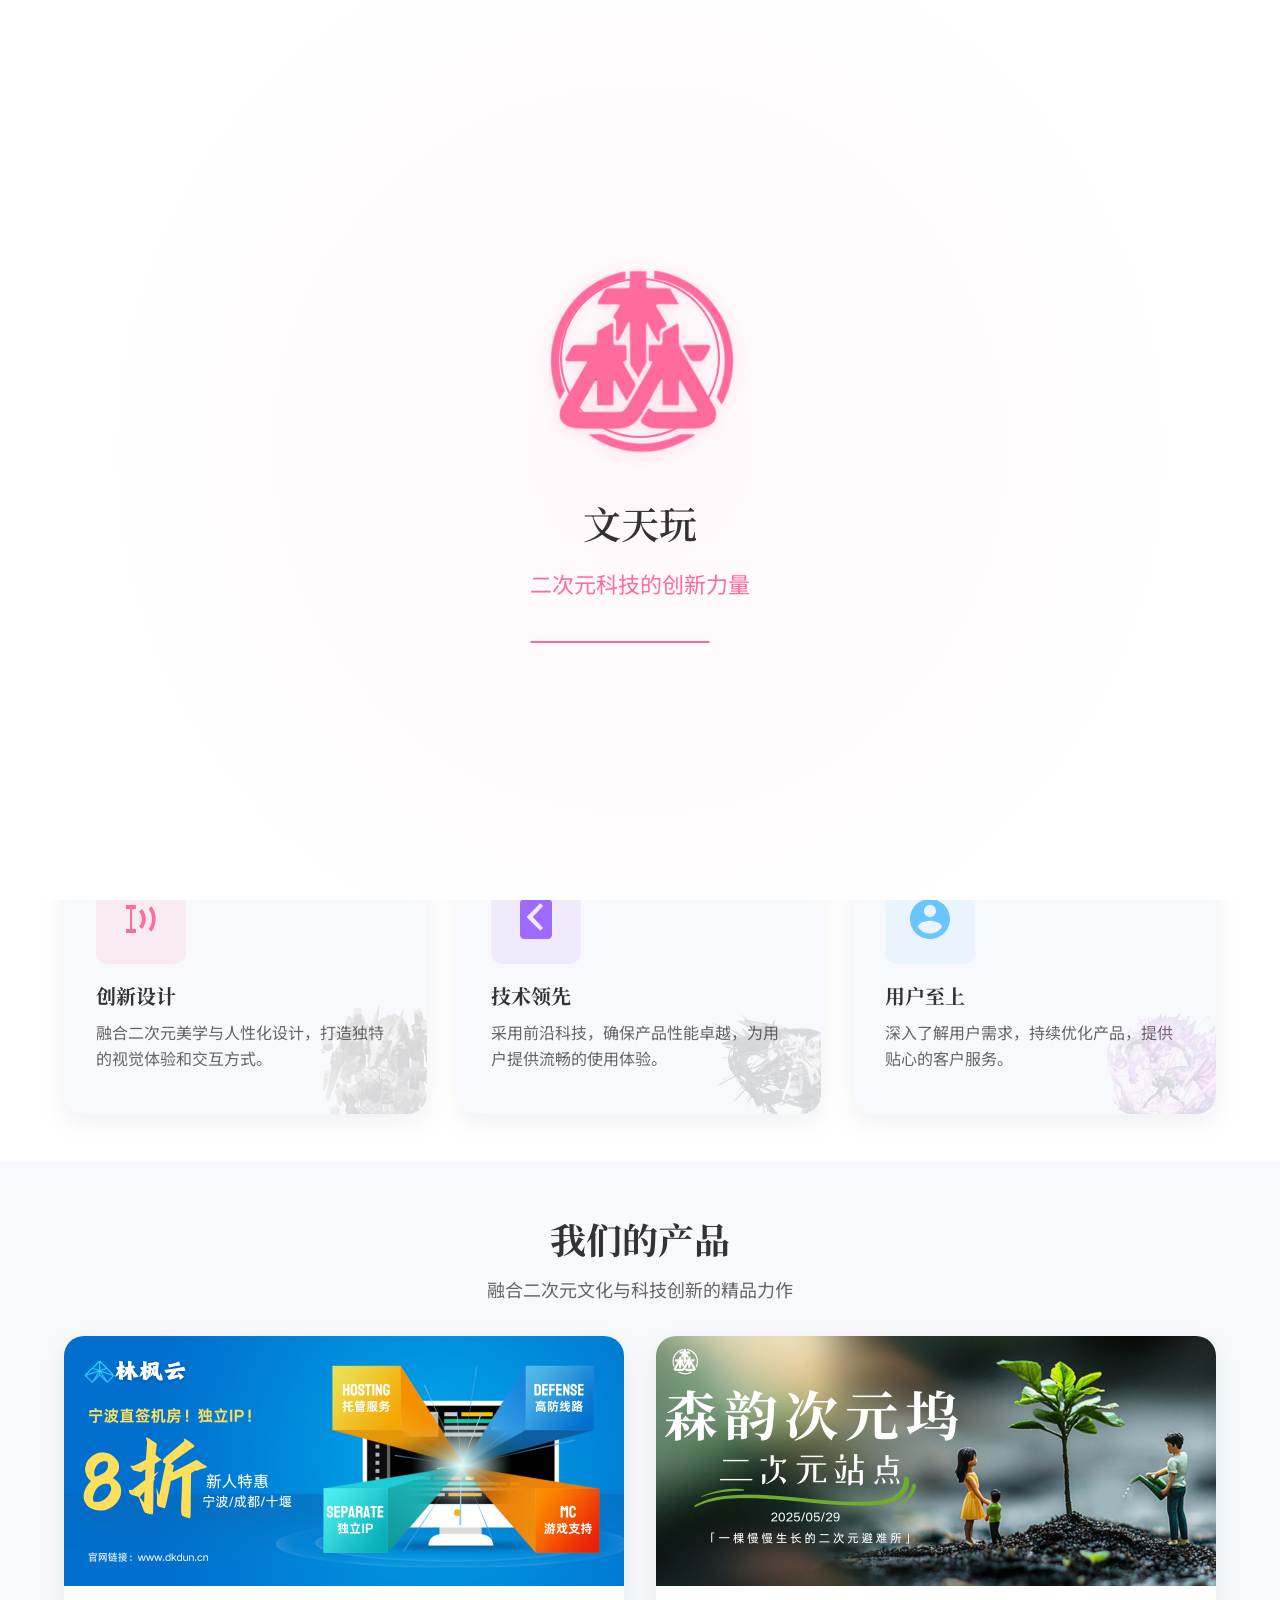
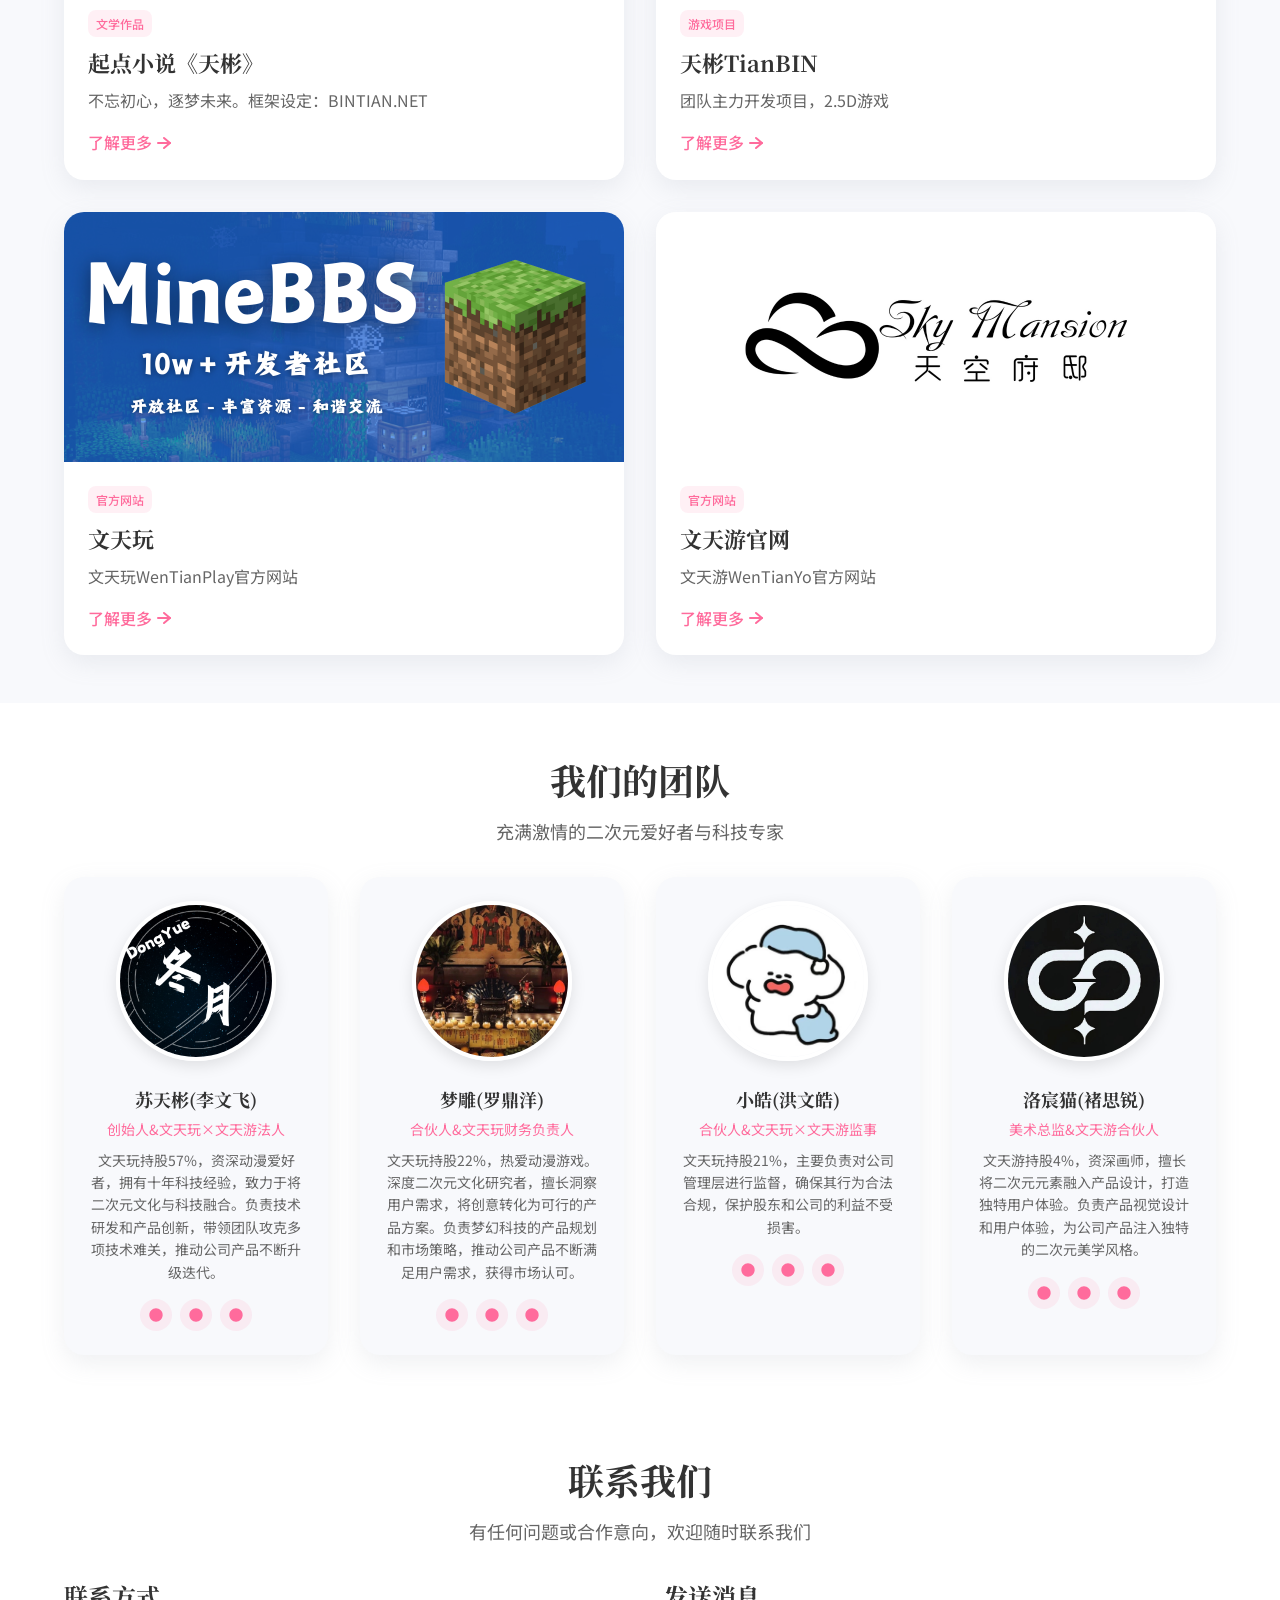
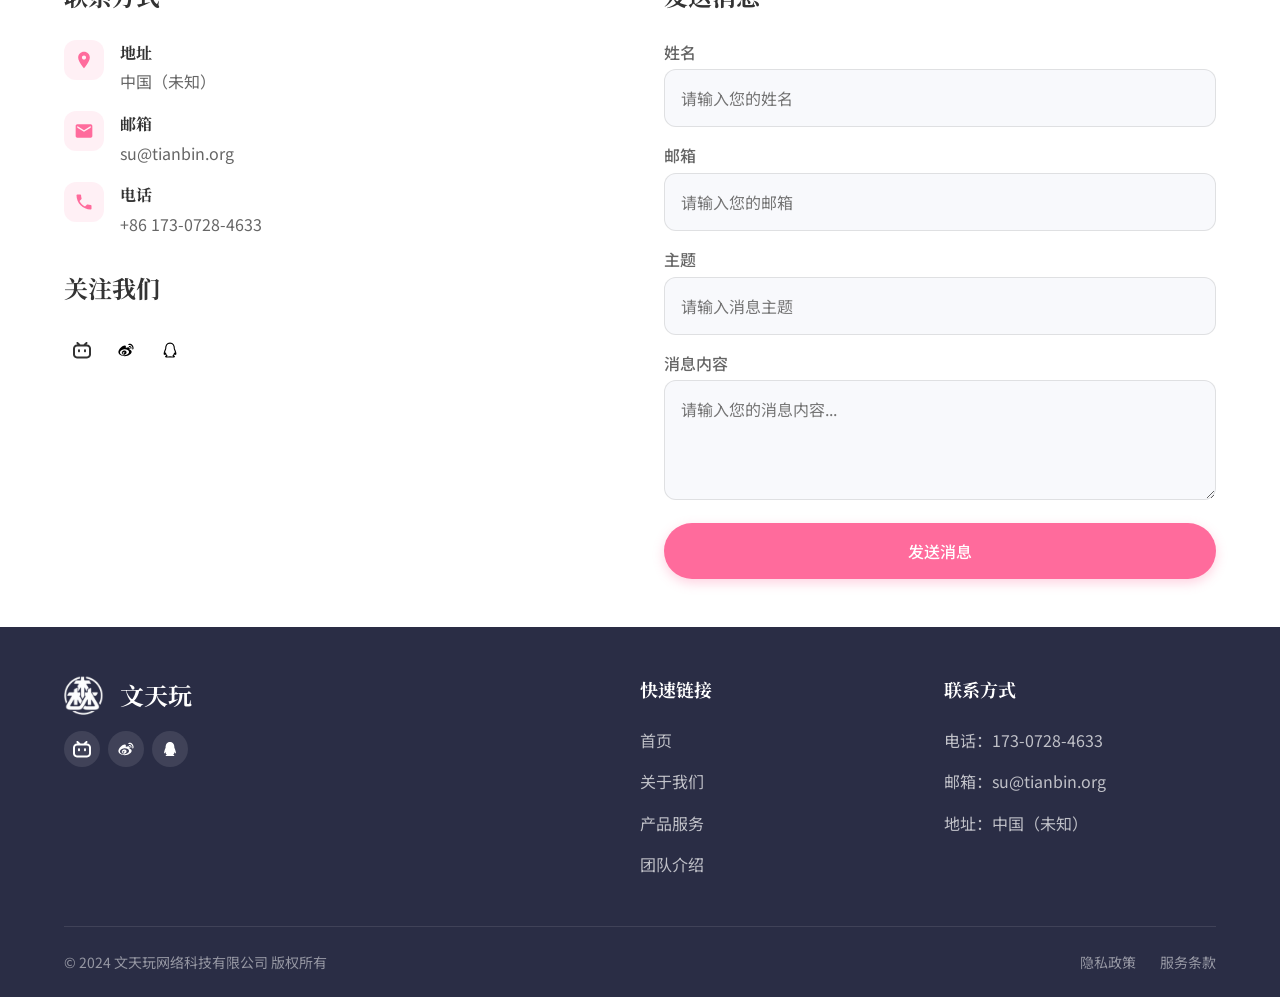
==== index.html @ cae3c47d "Update index.html" ====
<!DOCTYPE html>
<html lang="zh-CN">

<head>
    <meta charset="UTF-8">
    <meta name="viewport" content="width=device-width, initial-scale=1.0">
    <title>文天玩 - 二次元科技创新企业</title>
<meta name="description" content="我们是「天彬TianBIN」的制作团队!文天玩WenTianPlay创始人：发起创始人“苏天彬(本名:李文飞,2008年2月29日,湖北天门人)以及联合创始人梦雕(本名:罗鼎洋,2006年3月31日,湖北荆州人)和小皓(本名:洪文皓,2008年2月9日,湖北武汉人)。【重要通知】关于我们的官方域名-文章链接：https://mp.weixin.qq.com/s/GHPbKc7oHf6NkxRplnsqzg" />
    <link rel="icon" href="img/logo.png" type="image/png">
    <link rel="apple-touch-icon" href="img/logo.png">
    <link href="https://fonts.googleapis.com/css2?family=Noto+Sans+SC:wght@400;500;700&family=Noto+Serif+SC:wght@400;600;700&display=swap" rel="stylesheet">
    <link rel="stylesheet" href="assets/css/style.css">
    <link rel="stylesheet" href="assets/css/components.css">
    <link rel="stylesheet" href="assets/css/splash.css">
    <style>
        .toast {
            position: fixed;
            top: 80px;
            left: 50%;
            transform: translateX(-50%);
            background-color: #333;
            color: #fff;
            padding: 10px 20px;
            border-radius: 5px;
            box-shadow: 0 2px 10px rgba(0, 0, 0, 0.5);
            z-index: 1000;
            transition: opacity 0.5s ease, transform 0.5s ease;
        }

        .toast.success {
            background-color: #40bf79;
            /* 淡绿色 */
        }

        .toast.error {
            background-color: #F44336;
        }
    </style>
</head>

<body>
    <!-- Toast 提示 -->
    <div id="toast" class="toast" style="display: none;">消息已发送！</div>
    <!-- 开屏动画 -->
    <div class="splash-screen">
        <div class="splash-content">
            <div class="splash-logo-container">
                <img src="img/logokai.png" alt="文天玩" class="splash-logo">
            </div>
            <div class="splash-text">文天玩</div>
            <div class="splash-tagline">二次元科技的创新力量</div>
            <div class="splash-loader">
                <div class="splash-loader-progress"></div>
            </div>
        </div>
    </div>

    <!-- 导航栏 -->
    <nav class="navbar">
        <div class="container navbar-container">
            <a href="index.html" class="logo">
        <img src="img/logo.png" alt="文天玩">
        <span class="logo-text">文天玩</span>
      </a>

            <div class="nav-menu">
                <div class="nav-links">
                    <a href="index.html" class="nav-link active">首页</a>
                    <a href="about.html" class="nav-link">关于我们</a>
                    <a href="products.html" class="nav-link">产品服务</a>
                    <a href="team.html" class="nav-link">团队介绍</a>
                </div>
                <a href="join.html" class="nav-button">加入我们</a>
            </div>

            <button class="mobile-nav-toggle">
        <svg viewBox="0 0 24 24" width="24" height="24">
          <path fill="currentColor" d="M3 18h18v-2H3v2zm0-5h18v-2H3v2zm0-7v2h18V6H3z"/>
        </svg>
      </button>
        </div>
    </nav>

    <!-- 英雄区 -->
    <section class="hero">
        <div class="decoration decoration-1"></div>
        <div class="decoration decoration-2"></div>

        <div class="container hero-container">
            <div class="hero-content">
                <h1 class="hero-title">用<span>二次元</span>的力量<br>驱动科技创新</h1>
                <p class="hero-description">我们是「天彬TianBIN」的制作团队!</p>
                <div class="hero-buttons">
                    <a href="products.html" class="button-primary">探索产品</a>
                    <a href="about.html" class="button-secondary">了解更多</a>
                </div>
            </div>

            <div class="hero-image floating">
                <img src="img/mei.png" alt="二次元科技女孩">
            </div>
        </div>
    </section>

    <!-- 特性区域 -->
    <section class="features">
        <div class="container">
            <div class="section-title">
                <h2>我们的优势</h2>
                <p>将二次元文化与科技创新相结合，打造独特的产品体验</p>
            </div>

            <div class="features-grid">
                <div class="feature-card">
                    <div class="feature-icon">
                        <svg viewBox="0 0 24 24" fill="currentColor" xmlns="http://www.w3.org/2000/svg">
              <path d="M17.5 12C17.5 10.12 16.88 8.41 15.85 7.03L17.2 5.68C18.53 7.36 19.32 9.57 19.32 12C19.32 14.43 18.53 16.64 17.2 18.32L15.85 16.97C16.88 15.59 17.5 13.88 17.5 12ZM12.46 12C12.46 10.59 11.91 9.3 11 8.39L12.4 7C13.6 8.2 14.4 10 14.4 12C14.4 14 13.6 15.8 12.4 17L11 15.61C11.91 14.7 12.46 13.41 12.46 12ZM4.5 5H9.46V7H7.5V17H9.5V19H4.5V17H6.5V7H4.5V5Z"/>
            </svg>
                    </div>
                    <h3 class="feature-title">创新设计</h3>
                    <p class="feature-description">融合二次元美学与人性化设计，打造独特的视觉体验和交互方式。</p>
                    <img src="img/zs1.png" alt="装饰" class="feature-decoration">
                </div>

                <div class="feature-card">
                    <div class="feature-icon">
                        <svg viewBox="0 0 24 24" fill="currentColor" xmlns="http://www.w3.org/2000/svg">
              <path d="M15.54 5.54L14.12 4.12L7.29 11L14.12 17.88L15.54 16.46L10.41 11L15.54 5.54ZM18 2C19.1 2 20 2.9 20 4V20C20 21.1 19.1 22 18 22H6C4.9 22 4 21.1 4 20V4C4 2.9 4.9 2 6 2H18Z"/>
            </svg>
                    </div>
                    <h3 class="feature-title">技术领先</h3>
                    <p class="feature-description">采用前沿科技，确保产品性能卓越，为用户提供流畅的使用体验。</p>
                    <img src="img/zs2.png" alt="装饰" class="feature-decoration">
                </div>

                <div class="feature-card">
                    <div class="feature-icon">
                        <svg viewBox="0 0 24 24" fill="currentColor" xmlns="http://www.w3.org/2000/svg">
              <path d="M12 2C6.48 2 2 6.48 2 12C2 17.52 6.48 22 12 22C17.52 22 22 17.52 22 12C22 6.48 17.52 2 12 2ZM12 5C13.66 5 15 6.34 15 8C15 9.66 13.66 11 12 11C10.34 11 9 9.66 9 8C9 6.34 10.34 5 12 5ZM12 19.2C9.5 19.2 7.29 17.92 6 15.98C6.03 13.99 10 12.9 12 12.9C13.99 12.9 17.97 13.99 18 15.98C16.71 17.92 14.5 19.2 12 19.2Z"/>
            </svg>
                    </div>
                    <h3 class="feature-title">用户至上</h3>
                    <p class="feature-description">深入了解用户需求，持续优化产品，提供贴心的客户服务。</p>
                    <img src="img/zs3.png" alt="装饰" class="feature-decoration">
                </div>
            </div>
        </div>
    </section>

    <!-- 产品展示 -->
    <section class="products">
        <div class="container">
            <div class="section-title">
                <h2>我们的产品</h2>
                <p>融合二次元文化与科技创新的精品力作</p>
            </div>

            <div class="products-grid">
                <div class="product-card">
                    <div class="product-image">
                        <img src="img/linfeng.png" alt="《天彬》小说">
                    </div>
                    <div class="product-content">
                        <span class="product-tag">文学作品</span>
                        <h3 class="product-title">起点小说《天彬》</h3>
                        <p class="product-description">不忘初心，逐梦未来。框架设定：BINTIAN.NET</p>
                        <a href="https://www.qidian.com/book/1041003789/" target="_blank" class="product-link">
              了解更多
              <svg width="16" height="16" viewBox="0 0 16 16" fill="none">
                <path d="M8 3L14 8L8 13" stroke="currentColor" stroke-width="2" stroke-linecap="round" stroke-linejoin="round"/>
                <path d="M14 8H2" stroke="currentColor" stroke-width="2" stroke-linecap="round" stroke-linejoin="round"/>
              </svg>
            </a>
                    </div>
                </div>

                <div class="product-card">
                    <div class="product-image">
                        <img src="img/senyun.png" alt="《天彬TianBIN》游戏">
                    </div>
                    <div class="product-content">
                        <span class="product-tag">游戏项目</span>
                        <h3 class="product-title">天彬TianBIN</h3>
                        <p class="product-description">团队主力开发项目，2.5D游戏</p>
                        <a href="https://www.tianbin.net" target="_blank" class="product-link">
              了解更多
              <svg width="16" height="16" viewBox="0 0 16 16" fill="none">
                <path d="M8 3L14 8L8 13" stroke="currentColor" stroke-width="2" stroke-linecap="round" stroke-linejoin="round"/>
                <path d="M14 8H2" stroke="currentColor" stroke-width="2" stroke-linecap="round" stroke-linejoin="round"/>
              </svg>
            </a>
                    </div>
                </div>

                <div class="product-card">
                    <div class="product-image">
                        <img src="img/minebbs.png" alt="文天玩官网">
                    </div>
                    <div class="product-content">
                        <span class="product-tag">官方网站</span>
                        <h3 class="product-title">文天玩</h3>
                        <p class="product-description">文天玩WenTianPlay官方网站</p>
                        <a href="https://www.wentianplay.com" target="_blank" class="product-link">
              了解更多
              <svg width="16" height="16" viewBox="0 0 16 16" fill="none">
                <path d="M8 3L14 8L8 13" stroke="currentColor" stroke-width="2" stroke-linecap="round" stroke-linejoin="round"/>
                <path d="M14 8H2" stroke="currentColor" stroke-width="2" stroke-linecap="round" stroke-linejoin="round"/>
              </svg>
            </a>
                    </div>
                </div>

                <div class="product-card">
                    <div class="product-image">
                        <img src="img/tiank.png" alt="文天游官网">
                    </div>
                    <div class="product-content">
                        <span class="product-tag">官方网站</span>
                        <h3 class="product-title">文天游官网</h3>
                        <p class="product-description">文天游WenTianYo官方网站</p>
                        <a href="https://www.wentianyo.com" target="_blank" class="product-link">
              了解更多
              <svg width="16" height="16" viewBox="0 0 16 16" fill="none">
                <path d="M8 3L14 8L8 13" stroke="currentColor" stroke-width="2" stroke-linecap="round" stroke-linejoin="round"/>
                <path d="M14 8H2" stroke="currentColor" stroke-width="2" stroke-linecap="round" stroke-linejoin="round"/>
              </svg>
            </a>
                    </div>
                </div>
            </div>
        </div>
    </section>

    <!-- 团队介绍 -->
    <section class="team">
        <div class="container">
            <div class="section-title">
                <h2>我们的团队</h2>
                <p>充满激情的二次元爱好者与科技专家</p>
            </div>

            <div class="team-grid">
                <div class="team-card">
                    <div class="team-avatar">
                        <img src="img/dongyue.png" alt="苏天彬">
                    </div>
                    <div class="team-content">
                        <h3 class="team-name">苏天彬(李文飞)</h3>
                        <div class="team-role">创始人&文天玩×文天游法人</div>
                        <p class="team-description">文天玩持股57%，资深动漫爱好者，拥有十年科技经验，致力于将二次元文化与科技融合。负责技术研发和产品创新，带领团队攻克多项技术难关，推动公司产品不断升级迭代。</p>
                        <div class="team-social">
                            <a class="social-icon">
                <svg viewBox="0 0 24 24" fill="currentColor">
                  <path d="M12 2C6.477 2 2 6.477 2 12C2 17.523 6.477 22 12 22C17.523 22 22 17.523 22 12C22 6.477 17.523 2 12 2Z"/>
                </svg>
              </a>
                            <a class="social-icon">
                <svg viewBox="0 0 24 24" fill="currentColor">
                  <path d="M12 2C6.477 2 2 6.477 2 12C2 17.523 6.477 22 12 22C17.523 22 22 17.523 22 12C22 6.477 17.523 2 12 2Z"/>
                </svg>
              </a>
                            <a class="social-icon">
                <svg viewBox="0 0 24 24" fill="currentColor">
                  <path d="M12 2C6.477 2 2 6.477 2 12C2 17.523 6.477 22 12 22C17.523 22 22 17.523 22 12C22 6.477 17.523 2 12 2Z"/>
                </svg>
              </a>
                        </div>
                    </div>
                </div>

                <div class="team-card">
                    <div class="team-avatar">
                        <img src="img/cy01.jpg" alt="梦雕">
                    </div>
                    <div class="team-content">
                        <h3 class="team-name">梦雕(罗鼎洋)</h3>
                        <div class="team-role">合伙人&文天玩财务负责人</div>
                        <p class="team-description">文天玩持股22%，热爱动漫游戏。深度二次元文化研究者，擅长洞察用户需求，将创意转化为可行的产品方案。负责梦幻科技的产品规划和市场策略，推动公司产品不断满足用户需求，获得市场认可。</p>
                        <div class="team-social">
                            <a class="social-icon">
                <svg viewBox="0 0 24 24" fill="currentColor">
                  <path d="M12 2C6.477 2 2 6.477 2 12C2 17.523 6.477 22 12 22C17.523 22 22 17.523 22 12C22 6.477 17.523 2 12 2Z"/>
                </svg>
              </a>
                            <a class="social-icon">
                <svg viewBox="0 0 24 24" fill="currentColor">
                  <path d="M12 2C6.477 2 2 6.477 2 12C2 17.523 6.477 22 12 22C17.523 22 22 17.523 22 12C22 6.477 17.523 2 12 2Z"/>
                </svg>
              </a>
                            <a class="social-icon">
                <svg viewBox="0 0 24 24" fill="currentColor">
                  <path d="M12 2C6.477 2 2 6.477 2 12C2 17.523 6.477 22 12 22C17.523 22 22 17.523 22 12C22 6.477 17.523 2 12 2Z"/>
                </svg>
              </a>
                        </div>
                    </div>
                </div>

                <div class="team-card">
                    <div class="team-avatar">
                        <img src="img/cy00.jpg" alt="小皓">
                    </div>
                    <div class="team-content">
                        <h3 class="team-name">小皓(洪文皓)</h3>
                        <div class="team-role">合伙人&文天玩×文天游监事</div>
                        <p class="team-description">文天玩持股21%，主要负责对公司管理层进行监督，确保其行为合法合规，保护股东和公司的利益不受损害。</p>
                        <div class="team-social">
                            <a class="social-icon">
                <svg viewBox="0 0 24 24" fill="currentColor">
                  <path d="M12 2C6.477 2 2 6.477 2 12C2 17.523 6.477 22 12 22C17.523 22 22 17.523 22 12C22 6.477 17.523 2 12 2Z"/>
                </svg>
              </a>
                            <a class="social-icon">
                <svg viewBox="0 0 24 24" fill="currentColor">
                  <path d="M12 2C6.477 2 2 6.477 2 12C2 17.523 6.477 22 12 22C17.523 22 22 17.523 22 12C22 6.477 17.523 2 12 2Z"/>
                </svg>
              </a>
                            <a class="social-icon">
                <svg viewBox="0 0 24 24" fill="currentColor">
                  <path d="M12 2C6.477 2 2 6.477 2 12C2 17.523 6.477 22 12 22C17.523 22 22 17.523 22 12C22 6.477 17.523 2 12 2Z"/>
                </svg>
              </a>
                        </div>
                    </div>
                </div>

                <div class="team-card">
                    <div class="team-avatar">
                        <img src="img/cy02.jpg" alt="洛宸猫">
                    </div>
                    <div class="team-content">
                        <h3 class="team-name">洛宸猫(褚思锐)</h3>
                        <div class="team-role">美术总监&文天游合伙人</div>
                        <p class="team-description">文天游持股4%，资深画师，擅长将二次元元素融入产品设计，打造独特用户体验。负责产品视觉设计和用户体验，为公司产品注入独特的二次元美学风格。</p>
                        <div class="team-social">
                            <a class="social-icon">
                <svg viewBox="0 0 24 24" fill="currentColor">
                  <path d="M12 2C6.477 2 2 6.477 2 12C2 17.523 6.477 22 12 22C17.523 22 22 17.523 22 12C22 6.477 17.523 2 12 2Z"/>
                </svg>
              </a>
                            <a class="social-icon">
                <svg viewBox="0 0 24 24" fill="currentColor">
                  <path d="M12 2C6.477 2 2 6.477 2 12C2 17.523 6.477 22 12 22C17.523 22 22 17.523 22 12C22 6.477 17.523 2 12 2Z"/>
                </svg>
              </a>
                            <a class="social-icon">
                <svg viewBox="0 0 24 24" fill="currentColor">
                  <path d="M12 2C6.477 2 2 6.477 2 12C2 17.523 6.477 22 12 22C17.523 22 22 17.523 22 12C22 6.477 17.523 2 12 2Z"/>
                </svg>
              </a>
                        </div>
                    </div>
                </div>
            </div>
        </div>
    </section>

    <!-- 联系我们 -->
    <section class="contact">
        <div class="container">
            <div class="section-title">
                <h2>联系我们</h2>
                <p>有任何问题或合作意向，欢迎随时联系我们</p>
            </div>

            <div class="contact-container">
                <div class="contact-info">
                    <h3>联系方式</h3>

                    <div class="contact-details">
                        <div class="contact-item">
                            <div class="contact-icon">
                                <svg viewBox="0 0 24 24" fill="currentColor">
                  <path d="M12 2C8.13 2 5 5.13 5 9C5 14.25 12 22 12 22C12 22 19 14.25 19 9C19 5.13 15.87 2 12 2ZM12 11.5C10.62 11.5 9.5 10.38 9.5 9C9.5 7.62 10.62 6.5 12 6.5C13.38 6.5 14.5 7.62 14.5 9C14.5 10.38 13.38 11.5 12 11.5Z"/>
                </svg>
                            </div>
                            <div class="contact-text">
                                <h4>地址</h4>
                                <p>中国（未知）</p>
                            </div>
                        </div>

                        <div class="contact-item">
                            <div class="contact-icon">
                                <svg viewBox="0 0 24 24" fill="currentColor">
                  <path d="M20 4H4C2.9 4 2.01 4.9 2.01 6L2 18C2 19.1 2.9 20 4 20H20C21.1 20 22 19.1 22 18V6C22 4.9 21.1 4 20 4ZM20 8L12 13L4 8V6L12 11L20 6V8Z"/>
                </svg>
                            </div>
                            <div class="contact-text">
                                <h4>邮箱</h4>
                                <p>su@tianbin.org</p>
                            </div>
                        </div>

                        <div class="contact-item">
                            <div class="contact-icon">
                                <svg viewBox="0 0 24 24" fill="currentColor">
                  <path d="M6.62 10.79C8.06 13.62 10.38 15.94 13.21 17.38L15.41 15.18C15.69 14.9 16.08 14.82 16.43 14.93C17.55 15.3 18.75 15.5 20 15.5C20.55 15.5 21 15.95 21 16.5V20C21 20.55 20.55 21 20 21C10.61 21 3 13.39 3 4C3 3.45 3.45 3 4 3H7.5C8.05 3 8.5 3.45 8.5 4C8.5 5.25 8.7 6.45 9.07 7.57C9.18 7.92 9.1 8.31 8.82 8.59L6.62 10.79Z"/>
                </svg>
                            </div>
                            <div class="contact-text">
                                <h4>电话</h4>
                                <p>+86 173-0728-4633</p>
                            </div>
                        </div>
                    </div>

                    <h3>关注我们</h3>
                    <div class="footer-social" style="margin-top: var(--space-md);">
                        <a href="https://space.bilibili.com/1387827953" class="footer-social-icon" target="_blank" rel="noopener noreferrer" title="哔哩哔哩">
              <svg viewBox="0 0 24 24" width="18" height="18">
                <path fill="currentColor" d="M17.813 4.653h.854c1.51.054 2.769.578 3.773 1.574 1.004.995 1.524 2.249 1.56 3.76v7.979c-.036 1.51-.556 2.769-1.56 3.773s-2.262 1.524-3.773 1.56H5.333c-1.51-.036-2.769-.556-3.773-1.56S.036 19.477 0 17.967V9.988c.036-1.511.556-2.765 1.56-3.76 1.004-.996 2.262-1.52 3.773-1.575h.774l-1.174-1.12a1.234 1.234 0 0 1-.373-.906c0-.356.124-.658.373-.907l.027-.027c.267-.249.573-.373.92-.373.347 0 .653.124.92.373L9.653 4.44c.071.071.134.142.187.213h4.267a.836.836 0 0 1 .16-.213l2.853-2.747c.267-.249.573-.373.92-.373.347 0 .662.151.929.4.267.249.391.551.391.907 0 .355-.124.657-.373.906L17.813 4.653zM5.333 7.24c-.746.018-1.373.276-1.88.773-.506.498-.769 1.13-.786 1.894v7.979c.018.764.28 1.395.786 1.893.507.498 1.134.756 1.88.773h13.334c.746-.017 1.373-.275 1.88-.773.506-.498.769-1.129.786-1.893V9.908c-.018-.765-.28-1.396-.786-1.894-.507-.498-1.134-.756-1.88-.774H5.333zM8 11.107c.373 0 .684.124.933.373.25.249.383.569.4.96v1.173c-.017.391-.15.711-.4.96-.249.25-.56.374-.933.374s-.684-.125-.933-.374c-.25-.249-.383-.569-.4-.96V12.44c.017-.391.15-.711.4-.96.249-.249.56-.373.933-.373zm8 0c.373 0 .684.124.933.373.25.249.383.569.4.96v1.173c-.017.391-.15.711-.4.96-.249.25-.56.374-.933.374s-.684-.125-.933-.374c-.25-.249-.383-.569-.4-.96V12.44c.017-.391.15-.711.4-.96.249-.249.56-.373.933-.373z"/>
              </svg>
            </a>
                        <a href="https://weibo.com/" class="footer-social-icon" target="_blank" rel="noopener noreferrer" title="微博">
              <img src="img/weibo-svgrepo-com.svg" width="18" height="18" alt="微博">
            </a>
                        <a href="https://wpa.qq.com/msgrd?v=3&uin=2185006560&site=qq&menu=yes" class="footer-social-icon" target="_blank" rel="noopener noreferrer" title="QQ">
              <img src="img/qq-svgrepo-com.svg" width="18" height="18" alt="QQ">
            </a>
                    </div>
                </div>

                <div class="contact-form">
                    <h3>发送消息</h3>
                    <form>
                        <div class="form-group">
                            <label for="name" class="form-label">姓名</label>
                            <input type="text" id="name" class="form-input" placeholder="请输入您的姓名">
                            <span id="name-error" class="error-message" style="color: red;"></span>
                        </div>

                        <div class="form-group">
                            <label for="email" class="form-label">邮箱</label>
                            <input type="email" id="email" class="form-input" placeholder="请输入您的邮箱">
                            <span id="email-error" class="error-message" style="color: red;"></span>
                        </div>

                        <div class="form-group">
                            <label for="subject" class="form-label">主题</label>
                            <input type="text" id="subject" class="form-input" placeholder="请输入消息主题">
                            <span id="subject-error" class="error-message" style="color: red;"></span>
                        </div>

                        <div class="form-group">
                            <label for="message" class="form-label">消息内容</label>
                            <textarea id="message" class="form-input" placeholder="请输入您的消息内容..."></textarea>
                            <span id="message-error" class="error-message" style="color: red;"></span>
                        </div>

                        <button type="submit" class="form-button">发送消息</button>
                    </form>
                </div>
            </div>
        </div>
    </section>

    <!-- 页脚 -->
    <footer class="footer">
        <div class="container">
            <div class="footer-container">
                <div class="footer-info">
                    <div class="footer-logo">
                        <img src="img/logod.png" alt="文天玩">
                        <span class="footer-logo-text">文天玩</span>
                    </div>
                    <meta name="footer-description" content="我们是「天彬TianBIN」的制作团队!文天玩WenTianPlay创始人：发起创始人“苏天彬(本名:李文飞,2008年2月29日,湖北天门人)以及联合创始人梦雕(本名:罗鼎洋,2006年3月31日,湖北荆州人)和小皓(本名:洪文皓,2008年2月9日,湖北武汉人)。【重要通知】关于我们的官方域名-文章链接：https://mp.weixin.qq.com/s/GHPbKc7oHf6NkxRplnsqzg" />
                    <div class="footer-social">
                        <a href="https://space.bilibili.com/1387827953" class="footer-social-icon" target="_blank" rel="noopener noreferrer" title="哔哩哔哩">
              <svg viewBox="0 0 24 24" width="18" height="18">
                <path fill="currentColor" d="M17.813 4.653h.854c1.51.054 2.769.578 3.773 1.574 1.004.995 1.524 2.249 1.56 3.76v7.979c-.036 1.51-.556 2.769-1.56 3.773s-2.262 1.524-3.773 1.56H5.333c-1.51-.036-2.769-.556-3.773-1.56S.036 19.477 0 17.967V9.988c.036-1.511.556-2.765 1.56-3.76 1.004-.996 2.262-1.52 3.773-1.575h.774l-1.174-1.12a1.234 1.234 0 0 1-.373-.906c0-.356.124-.658.373-.907l.027-.027c.267-.249.573-.373.92-.373.347 0 .653.124.92.373L9.653 4.44c.071.071.134.142.187.213h4.267a.836.836 0 0 1 .16-.213l2.853-2.747c.267-.249.573-.373.92-.373.347 0 .662.151.929.4.267.249.391.551.391.907 0 .355-.124.657-.373.906L17.813 4.653zM5.333 7.24c-.746.018-1.373.276-1.88.773-.506.498-.769 1.13-.786 1.894v7.979c.018.764.28 1.395.786 1.893.507.498 1.134.756 1.88.773h13.334c.746-.017 1.373-.275 1.88-.773.506-.498.769-1.129.786-1.893V9.908c-.018-.765-.28-1.396-.786-1.894-.507-.498-1.134-.756-1.88-.774H5.333zM8 11.107c.373 0 .684.124.933.373.25.249.383.569.4.96v1.173c-.017.391-.15.711-.4.96-.249.25-.56.374-.933.374s-.684-.125-.933-.374c-.25-.249-.383-.569-.4-.96V12.44c.017-.391.15-.711.4-.96.249-.249.56-.373.933-.373zm8 0c.373 0 .684.124.933.373.25.249.383.569.4.96v1.173c-.017.391-.15.711-.4.96-.249.25-.56.374-.933.374s-.684-.125-.933-.374c-.25-.249-.383-.569-.4-.96V12.44c.017-.391.15-.711.4-.96.249-.249.56-.373.933-.373z"/>
              </svg>
            </a>
                        <a href="https://weibo.com/" class="footer-social-icon" target="_blank" rel="noopener noreferrer" title="微博">
              <img src="img/weibo.svg" width="18" height="18" alt="微博">
            </a>
                        <a href="https://wpa.qq.com/msgrd?v=3&uin=2185006560&site=qq&menu=yes" class="footer-social-icon" target="_blank" rel="noopener noreferrer" title="QQ">
              <img src="img/QQ.svg" width="18" height="18" alt="QQ">
            </a>
                    </div>
                </div>

                <div>
                    <h4 class="footer-title">快速链接</h4>
                    <div class="footer-links">
                        <a href="index.html" class="footer-link">首页</a>
                        <a href="about.html" class="footer-link">关于我们</a>
                        <a href="products.html" class="footer-link">产品服务</a>
                        <a href="team.html" class="footer-link">团队介绍</a>
                    </div>
                </div>

                <div>
                    <h4 class="footer-title">联系方式</h4>
                    <div class="footer-links">
                        <a class="footer-link">电话：173-0728-4633</a>
                        <a href="mailto:su@tianbin.org" class="footer-link">邮箱：su@tianbin.org</a>
                        <a class="footer-link">地址：中国（未知）</a>
                    </div>
                </div>
            </div>

            <div class="footer-bottom">
                <div class="footer-copyright">
                    <a class="footer-links" href="https://aiqicha.baidu.com/" target="_blank">© 2024 文天玩网络科技有限公司 版权所有</a>
                </div>
                <div class="footer-bottom-links">
                    <a href="#" class="footer-bottom-link">隐私政策</a>
                    <a href="#" class="footer-bottom-link">服务条款</a>
                </div>
            </div>
        </div>
    </footer>

    <script src="assets/js/main.js"></script>
    <script src="assets/js/splash.js"></script>
    <script>
        document.querySelector('.contact-form form').addEventListener('submit', function(event) {
            event.preventDefault(); // 阻止默认表单提交

            // 清空之前的错误信息
            document.getElementById('name-error').textContent = '';
            document.getElementById('email-error').textContent = '';
            document.getElementById('subject-error').textContent = '';
            document.getElementById('message-error').textContent = '';

            // 获取表单字段
            const name = document.getElementById('name').value.trim();
            const email = document.getElementById('email').value.trim();
            const subject = document.getElementById('subject').value.trim();
            const message = document.getElementById('message').value.trim();

            // 校验字段
            if (!name) {
                document.getElementById('name-error').textContent = '姓名不能为空！';
                return;
            }
            if (!email) {
                document.getElementById('email-error').textContent = '邮箱不能为空！';
                return;
            }
            if (!subject) {
                document.getElementById('subject-error').textContent = '主题不能为空！';
                return;
            }
            if (!message) {
                document.getElementById('message-error').textContent = '消息内容不能为空！';
                return;
            }

            // 假设这里是表单提交的逻辑
            const isSuccess = true; // 这里可以根据实际情况设置成功或失败

            if (isSuccess) {
                // 清空输入框
                document.getElementById('name').value = '';
                document.getElementById('email').value = '';
                document.getElementById('subject').value = '';
                document.getElementById('message').value = '';

                showToast('消息已成功发送！', 'success'); // 成功提示
            } else {
                showToast('消息发送失败，请重试！', 'error'); // 失败提示
            }
        });

        function showToast(message, type) {
            const toast = document.getElementById('toast');
            toast.className = 'toast'; // 重置类名
            toast.classList.add(type); // 添加成功或失败类
            toast.textContent = message; // 设置提示内容

            // 显示 toast 提示
            toast.style.display = 'block';
            toast.style.opacity = '1';
            toast.style.transform = 'translateX(-50%)';

            // 自动隐藏 toast
            setTimeout(() => {
                toast.style.opacity = '0';
                toast.style.transform = 'translateX(-50%) translateY(20px)';
                setTimeout(() => {
                    toast.style.display = 'none';
                }, 500); // 等待过渡结束后隐藏
            }, 3000); // 3秒后隐藏
        }
    </script>
</body>

</html>
---- assets/css/style.css ----
/* 变量定义 */

:root {
    /* 主色调 */
    --primary: #FF6B9C;
    --primary-dark: #E84F82;
    --primary-light: #FFACC6;
    /* 辅助色调 */
    --secondary-purple: #9D6BFF;
    --secondary-blue: #6BC5FF;
    --secondary-yellow: #FFD56B;
    --secondary-green: #6BFFB8;
    /* 背景色 */
    --bg-light: #F8F9FC;
    --bg-card: #FFFFFF;
    --bg-dark: #2A2D45;
    /* 文本颜色 */
    --text-dark: #333333;
    --text-medium: #666666;
    --text-light: #999999;
    --text-white: #FFFFFF;
    /* 边框与阴影 */
    --border-light: rgba(0, 0, 0, 0.1);
    --shadow-card: 0 8px 24px rgba(149, 157, 165, 0.15);
    --shadow-button: 0 4px 12px rgba(255, 107, 156, 0.3);
    /* 间距 */
    --space-xs: 4px;
    --space-sm: 8px;
    --space-md: 16px;
    --space-lg: 24px;
    --space-xl: 32px;
    --space-xxl: 48px;
    /* 圆角 */
    --radius-sm: 8px;
    --radius-md: 12px;
    --radius-lg: 20px;
    --radius-full: 9999px;
    /* 字体 */
    --font-main: 'Noto Sans SC', sans-serif;
    --font-title: 'Noto Serif SC', serif;
}

/* 基础样式 */

* {
    margin: 0;
    padding: 0;
    box-sizing: border-box;
    font-family: var(--font-main);
}

body {
    background-color: var(--bg-light);
    color: var(--text-dark);
    line-height: 1.6;
    overflow-x: hidden;
}

h1,
h2,
h3,
h4,
h5 {
    font-family: var(--font-title);
    font-weight: 700;
}

a {
    text-decoration: none;
    color: inherit;
}

.container {
    max-width: 1200px;
    margin: 0 auto;
    padding: 0 var(--space-lg);
}

/* 装饰元素 */

.decoration {
    position: absolute;
    z-index: -1;
    opacity: 0.5;
}

.decoration-1 {
    top: 100px;
    right: 0;
    width: 300px;
    height: 300px;
    background: radial-gradient(circle, rgba(255, 107, 156, 0.2) 0%, rgba(255, 107, 156, 0) 70%);
    border-radius: 50%;
}

.decoration-2 {
    bottom: 50px;
    left: 0;
    width: 200px;
    height: 200px;
    background: radial-gradient(circle, rgba(107, 197, 255, 0.2) 0%, rgba(107, 197, 255, 0) 70%);
    border-radius: 50%;
}

/* 动画 */

.floating {
    animation: floating 3s ease-in-out infinite;
}

@keyframes floating {
    0% {
        transform: translateY(0px);
    }
    50% {
        transform: translateY(-15px);
    }
    100% {
        transform: translateY(0px);
    }
}

/* 英雄区 */

.hero {
    padding-top: 120px;
    padding-bottom: var(--space-xxl);
    position: relative;
    overflow: hidden;
}

.hero-container {
    display: flex;
    align-items: center;
    justify-content: space-between;
}

.hero-content {
    max-width: 550px;
}

.hero-title {
    font-size: 48px;
    line-height: 1.2;
    margin-bottom: var(--space-lg);
    color: var(--text-dark);
}

.hero-title span {
    color: var(--primary);
}

.hero-description {
    font-size: 18px;
    color: var(--text-medium);
    margin-bottom: var(--space-xl);
}

.hero-buttons {
    display: flex;
    gap: var(--space-md);
}

.button-primary {
    background-color: var(--primary);
    color: white;
    padding: var(--space-md) var(--space-xl);
    border-radius: var(--radius-full);
    font-weight: 500;
    box-shadow: var(--shadow-button);
    transition: all 0.3s ease;
}

.button-primary:hover {
    background-color: var(--primary-dark);
    transform: translateY(-2px);
}

.button-secondary {
    background-color: transparent;
    color: var(--primary);
    padding: var(--space-md) var(--space-xl);
    border-radius: var(--radius-full);
    font-weight: 500;
    border: 2px solid var(--primary);
    transition: all 0.3s ease;
}

.button-secondary:hover {
    background-color: rgba(255, 107, 156, 0.1);
    transform: translateY(-2px);
}

.hero-image {
    position: relative;
    width: 500px;
    height: 500px;
}

.hero-image img {
    width: 100%;
    height: 100%;
    object-fit: contain;
}

/* 特性区域 */

.features {
    padding: var(--space-xxl) 0;
    background-color: var(--bg-card);
    position: relative;
}

.section-title {
    text-align: center;
    margin-bottom: var(--space-xl);
}

.section-title h2 {
    font-size: 36px;
    color: var(--text-dark);
    margin-bottom: var(--space-sm);
}

.section-title p {
    font-size: 18px;
    color: var(--text-medium);
    max-width: 600px;
    margin: 0 auto;
}

.features-grid {
    display: grid;
    grid-template-columns: repeat(3, 1fr);
    gap: var(--space-xl);
    margin-top: var(--space-xl);
}

.feature-card {
    background-color: var(--bg-light);
    border-radius: var(--radius-lg);
    padding: var(--space-xl) var(--space-xl) calc(var(--space-xl) + 10px);
    box-shadow: var(--shadow-card);
    transition: all 0.3s ease;
    position: relative;
    overflow: hidden;
}

.feature-card:hover {
    transform: translateY(-5px);
    box-shadow: 0 12px 30px rgba(149, 157, 165, 0.2);
}

.feature-icon {
    width: 90px;
    height: 90px;
    background-color: rgba(255, 107, 156, 0.1);
    border-radius: var(--radius-md);
    display: flex;
    align-items: center;
    justify-content: center;
    margin-bottom: var(--space-md);
    color: var(--primary);
}

.feature-icon svg {
    width: 48px;
    height: 48px;
}

.feature-card:nth-child(2) .feature-icon {
    background-color: rgba(157, 107, 255, 0.1);
    color: var(--secondary-purple);
}

.feature-card:nth-child(3) .feature-icon {
    background-color: rgba(107, 197, 255, 0.1);
    color: var(--secondary-blue);
}

.feature-title {
    font-size: 20px;
    margin-bottom: var(--space-sm);
}

.feature-description {
    color: var(--text-medium);
    font-size: 16px;
}

.feature-decoration {
    position: absolute;
    bottom: -30px;
    right: -30px;
    width: 140px;
    height: 140px;
    opacity: 0.15;
}

/* 产品展示 */

.products {
    padding: var(--space-xxl) 0;
    position: relative;
}

.products-grid {
    display: grid;
    grid-template-columns: repeat(2, 1fr);
    gap: var(--space-xl);
    margin-top: var(--space-xl);
}

.product-card {
    background-color: var(--bg-card);
    border-radius: var(--radius-lg);
    overflow: hidden;
    box-shadow: var(--shadow-card);
    transition: all 0.3s ease;
}

.product-card:hover {
    transform: translateY(-5px);
    box-shadow: 0 12px 30px rgba(149, 157, 165, 0.2);
}

.product-image {
    height: 250px;
    overflow: hidden;
}

.product-image img {
    width: 100%;
    height: 100%;
    object-fit: cover;
    transition: transform 0.5s ease;
}

.product-card:hover .product-image img {
    transform: scale(1.05);
}

.product-content {
    padding: var(--space-lg);
}

.product-tag {
    display: inline-block;
    padding: var(--space-xs) var(--space-sm);
    background-color: rgba(255, 107, 156, 0.1);
    color: var(--primary);
    border-radius: var(--radius-sm);
    font-size: 12px;
    font-weight: 500;
    margin-bottom: var(--space-sm);
}

.product-title {
    font-size: 22px;
    margin-bottom: var(--space-sm);
}

.product-description {
    color: var(--text-medium);
    margin-bottom: var(--space-md);
}

.product-link {
    display: inline-flex;
    align-items: center;
    color: var(--primary);
    font-weight: 500;
}

.product-link svg {
    margin-left: var(--space-xs);
    transition: transform 0.3s ease;
}

.product-link:hover svg {
    transform: translateX(3px);
}

/* 团队介绍 */

.team {
    padding: var(--space-xxl) 0;
    background-color: var(--bg-card);
    position: relative;
}

.team-grid {
    display: grid;
    grid-template-columns: repeat(4, 1fr);
    gap: var(--space-xl);
    margin-top: var(--space-xl);
}

.team-card {
    background-color: var(--bg-light);
    border-radius: var(--radius-lg);
    overflow: hidden;
    box-shadow: var(--shadow-card);
    transition: all 0.3s ease;
    text-align: center;
    display: flex;
    flex-direction: column;
    align-items: center;
}

.team-card:hover {
    transform: translateY(-5px);
    box-shadow: 0 12px 30px rgba(149, 157, 165, 0.2);
}

.team-avatar {
    height: 160px;
    width: 160px;
    overflow: hidden;
    position: relative;
    border-radius: 50%;
    margin: var(--space-lg) auto 0;
    border: 4px solid var(--bg-card);
    box-shadow: 0 5px 15px rgba(0, 0, 0, 0.1);
}

.team-avatar img {
    width: 100%;
    height: 100%;
    object-fit: cover;
    transition: transform 0.3s ease;
}

.team-card:hover .team-avatar img {
    transform: scale(1.05);
}

.team-content {
    padding: var(--space-lg);
}

.team-name {
    font-size: 18px;
    margin-bottom: var(--space-xs);
}

.team-role {
    color: var(--primary);
    font-size: 14px;
    margin-bottom: var(--space-sm);
}

.team-description {
    color: var(--text-medium);
    font-size: 14px;
    margin-bottom: var(--space-md);
}

.team-social {
    display: flex;
    justify-content: center;
    gap: var(--space-sm);
}

.social-icon {
    width: 32px;
    height: 32px;
    border-radius: var(--radius-full);
    background-color: rgba(255, 107, 156, 0.1);
    display: flex;
    align-items: center;
    justify-content: center;
    transition: all 0.3s ease;
}

.social-icon:hover {
    background-color: var(--primary);
}

.social-icon svg {
    width: 16px;
    height: 16px;
    fill: var(--primary);
    transition: fill 0.3s ease;
}

.social-icon:hover svg {
    fill: white;
}

/* 博客预览 */

.blog {
    padding: var(--space-xxl) 0;
    position: relative;
}

.blog-grid {
    display: grid;
    grid-template-columns: repeat(3, 1fr);
    gap: var(--space-xl);
    margin-top: var(--space-xl);
}

.blog-card {
    background-color: var(--bg-card);
    border-radius: var(--radius-lg);
    overflow: hidden;
    box-shadow: var(--shadow-card);
    transition: all 0.3s ease;
}

.blog-card:hover {
    transform: translateY(-5px);
    box-shadow: 0 12px 30px rgba(149, 157, 165, 0.2);
}

.blog-image {
    height: 200px;
    overflow: hidden;
}

.blog-image img {
    width: 100%;
    height: 100%;
    object-fit: cover;
    transition: transform 0.5s ease;
}

.blog-card:hover .blog-image img {
    transform: scale(1.05);
}

.blog-content {
    padding: var(--space-lg);
}

.blog-date {
    font-size: 14px;
    color: var(--text-light);
    margin-bottom: var(--space-sm);
}

.blog-title {
    font-size: 20px;
    margin-bottom: var(--space-sm);
    line-height: 1.4;
}

.blog-excerpt {
    color: var(--text-medium);
    margin-bottom: var(--space-md);
    font-size: 15px;
}

.blog-link {
    display: inline-flex;
    align-items: center;
    color: var(--primary);
    font-weight: 500;
}

.blog-link svg {
    margin-left: var(--space-xs);
    transition: transform 0.3s ease;
}

.blog-link:hover svg {
    transform: translateX(3px);
}

/* 联系我们 */

.contact {
    padding: var(--space-xxl) 0;
    background-color: var(--bg-card);
    position: relative;
}

.contact-container {
    display: grid;
    grid-template-columns: 1fr 1fr;
    gap: var(--space-xxl);
    margin-top: var(--space-xl);
}

.contact-info h3 {
    font-size: 24px;
    margin-bottom: var(--space-lg);
}

.contact-details {
    margin-bottom: var(--space-xl);
}

.contact-item {
    display: flex;
    align-items: flex-start;
    margin-bottom: var(--space-md);
}

.contact-icon {
    width: 40px;
    height: 40px;
    background-color: rgba(255, 107, 156, 0.1);
    border-radius: var(--radius-md);
    display: flex;
    align-items: center;
    justify-content: center;
    margin-right: var(--space-md);
    flex-shrink: 0;
}

.contact-icon svg {
    width: 20px;
    height: 20px;
    fill: var(--primary);
}

.contact-text h4 {
    font-size: 16px;
    margin-bottom: var(--space-xs);
}

.contact-text p {
    color: var(--text-medium);
}

.contact-form h3 {
    font-size: 24px;
    margin-bottom: var(--space-lg);
}

.form-group {
    margin-bottom: var(--space-md);
}

.form-label {
    display: block;
    margin-bottom: var(--space-xs);
    color: var(--text-medium);
    font-weight: 500;
}

.form-input {
    width: 100%;
    padding: var(--space-md);
    border: 1px solid var(--border-light);
    border-radius: var(--radius-md);
    background-color: var(--bg-light);
    font-size: 16px;
    transition: all 0.3s ease;
}

.form-input:focus {
    outline: none;
    border-color: var(--primary);
    box-shadow: 0 0 0 3px rgba(255, 107, 156, 0.1);
}

textarea.form-input {
    min-height: 120px;
    resize: vertical;
}

.form-button {
    background-color: var(--primary);
    color: white;
    padding: var(--space-md) var(--space-xl);
    border-radius: var(--radius-full);
    font-weight: 500;
    border: none;
    cursor: pointer;
    box-shadow: var(--shadow-button);
    transition: all 0.3s ease;
    width: 100%;
    font-size: 16px;
}

.form-button:hover {
    background-color: var(--primary-dark);
    transform: translateY(-2px);
}

/* 响应式设计 */

@media (max-width: 1024px) {
    .features-grid {
        grid-template-columns: repeat(2, 1fr);
    }
    .team-grid {
        grid-template-columns: repeat(3, 1fr);
    }
    .footer-container {
        grid-template-columns: 1fr 1fr;
        gap: var(--space-xl) var(--space-xxl);
    }
}

@media (max-width: 768px) {
    .hero-container {
        flex-direction: column;
        text-align: center;
    }
    .hero-content {
        margin-bottom: var(--space-xl);
    }
    .hero-buttons {
        justify-content: center;
    }
    .hero-image {
        width: 100%;
        max-width: 400px;
    }
    .products-grid {
        grid-template-columns: 1fr;
    }
    .blog-grid {
        grid-template-columns: repeat(2, 1fr);
    }
    .team-grid {
        grid-template-columns: repeat(2, 1fr);
    }
    .contact-container {
        grid-template-columns: 1fr;
    }
}

@media (max-width: 576px) {
    .features-grid {
        grid-template-columns: 1fr;
    }
    .blog-grid {
        grid-template-columns: 1fr;
    }
    .team-grid {
        grid-template-columns: 1fr;
    }
    .footer-container {
        grid-template-columns: 1fr;
    }
    .footer-bottom {
        flex-direction: column;
        gap: var(--space-md);
        text-align: center;
    }
}

/* 关于我们页面样式 */

.about-hero {
    padding-top: 120px;
    padding-bottom: var(--space-xxl);
    position: relative;
    overflow: hidden;
}

.about-hero-container {
    display: flex;
    align-items: center;
    justify-content: space-between;
}

.about-hero-content {
    max-width: 550px;
}

.about-hero-title {
    font-size: 48px;
    line-height: 1.2;
    margin-bottom: var(--space-lg);
    color: var(--text-dark);
}

.about-hero-title span {
    color: var(--primary);
}

.about-hero-description {
    font-size: 18px;
    color: var(--text-medium);
    margin-bottom: var(--space-xl);
}

.about-hero-image {
    position: relative;
    width: 500px;
    height: 500px;
}

.about-hero-image img {
    width: 100%;
    height: 100%;
    object-fit: contain;
}

.about-story {
    padding: var(--space-xxl) 0;
    background-color: var(--bg-card);
}

.about-story-container {
    display: grid;
    grid-template-columns: 1fr 1fr;
    gap: var(--space-xxl);
    align-items: center;
}

.about-story-image {
    border-radius: var(--radius-lg);
    overflow: hidden;
    box-shadow: var(--shadow-card);
}

.about-story-image img {
    width: 100%;
    height: auto;
    display: block;
}

.about-story-content h2 {
    font-size: 36px;
    margin-bottom: var(--space-lg);
    color: var(--text-dark);
}

.about-story-content p {
    margin-bottom: var(--space-md);
    color: var(--text-medium);
    font-size: 16px;
    line-height: 1.7;
}

.about-values {
    padding: var(--space-xxl) 0;
    position: relative;
}

.about-values-grid {
    display: grid;
    grid-template-columns: repeat(3, 1fr);
    gap: var(--space-xl);
    margin-top: var(--space-xl);
}

.value-card {
    background-color: var(--bg-card);
    border-radius: var(--radius-lg);
    padding: var(--space-xl);
    box-shadow: var(--shadow-card);
    transition: all 0.3s ease;
    text-align: center;
}

.value-card:hover {
    transform: translateY(-5px);
    box-shadow: 0 12px 30px rgba(149, 157, 165, 0.2);
}

.value-icon {
    width: 80px;
    height: 80px;
    margin: 0 auto var(--space-lg);
    background-color: rgba(255, 107, 156, 0.1);
    border-radius: var(--radius-full);
    display: flex;
    align-items: center;
    justify-content: center;
    color: var(--primary);
}

.value-icon svg {
    width: 40px;
    height: 40px;
}

.value-card:nth-child(2) .value-icon {
    background-color: rgba(157, 107, 255, 0.1);
    color: var(--secondary-purple);
}

.value-card:nth-child(3) .value-icon {
    background-color: rgba(107, 197, 255, 0.1);
    color: var(--secondary-blue);
}

.value-title {
    font-size: 20px;
    margin-bottom: var(--space-md);
    color: var(--text-dark);
}

.value-description {
    color: var(--text-medium);
    font-size: 16px;
    line-height: 1.6;
}

.about-mission {
    padding: var(--space-xxl) 0;
    background-color: var(--bg-card);
    position: relative;
}

.mission-container {
    display: flex;
    flex-direction: column;
    align-items: center;
    text-align: center;
}

.mission-title {
    font-size: 36px;
    margin-bottom: var(--space-lg);
    color: var(--text-dark);
}

.mission-description {
    max-width: 800px;
    margin: 0 auto var(--space-xl);
    color: var(--text-medium);
    font-size: 18px;
    line-height: 1.7;
}

.mission-stats {
    display: grid;
    grid-template-columns: repeat(4, 1fr);
    gap: var(--space-xl);
    width: 100%;
    margin-top: var(--space-xl);
}

.stat-item {
    text-align: center;
}

.stat-number {
    font-size: 48px;
    font-weight: 700;
    color: var(--primary);
    margin-bottom: var(--space-xs);
}

.stat-label {
    color: var(--text-medium);
    font-size: 16px;
}

/* 响应式设计 - 关于页面 */

@media (max-width: 1024px) {
    .about-values-grid {
        grid-template-columns: repeat(2, 1fr);
    }
    .mission-stats {
        grid-template-columns: repeat(2, 1fr);
        gap: var(--space-xl) var(--space-md);
    }
}

@media (max-width: 768px) {
    .about-hero-container {
        flex-direction: column;
        text-align: center;
    }
    .about-hero-content {
        margin-bottom: var(--space-xl);
    }
    .about-hero-image {
        width: 100%;
        max-width: 400px;
    }
    .about-story-container {
        grid-template-columns: 1fr;
    }
    .about-story-image {
        order: -1;
        margin-bottom: var(--space-lg);
    }
}

@media (max-width: 576px) {
    .about-values-grid {
        grid-template-columns: 1fr;
    }
    .mission-stats {
        grid-template-columns: 1fr;
    }
}

/* 时间线样式 */

.about-milestones {
    padding: var(--space-xxl) 0;
    position: relative;
}

.timeline {
    position: relative;
    max-width: 800px;
    margin: var(--space-xl) auto 0;
    padding: 0 var(--space-lg);
}

.timeline::before {
    content: '';
    position: absolute;
    top: 0;
    bottom: 0;
    left: 50%;
    width: 3px;
    background-color: var(--primary-light);
    transform: translateX(-50%);
}

.timeline-item {
    position: relative;
    margin-bottom: var(--space-xl);
}

.timeline-item:last-child {
    margin-bottom: 0;
}

.timeline-item::before {
    content: '';
    position: absolute;
    top: 15px;
    left: 50%;
    width: 20px;
    height: 20px;
    background-color: var(--primary);
    border-radius: 50%;
    transform: translateX(-50%);
    z-index: 1;
}

.timeline-content {
    position: relative;
    width: calc(50% - var(--space-xl));
    padding: var(--space-lg);
    background-color: var(--bg-card);
    border-radius: var(--radius-lg);
    box-shadow: var(--shadow-card);
}

.timeline-item:nth-child(odd) .timeline-content {
    margin-left: auto;
}

.timeline-item:nth-child(odd) .timeline-content::before {
    content: '';
    position: absolute;
    top: 15px;
    left: -10px;
    width: 20px;
    height: 20px;
    background-color: var(--bg-card);
    transform: rotate(45deg);
}

.timeline-item:nth-child(even) .timeline-content::before {
    content: '';
    position: absolute;
    top: 15px;
    right: -10px;
    width: 20px;
    height: 20px;
    background-color: var(--bg-card);
    transform: rotate(45deg);
}

.timeline-year {
    display: inline-block;
    padding: var(--space-xs) var(--space-sm);
    background-color: var(--primary);
    color: white;
    border-radius: var(--radius-sm);
    font-size: 14px;
    font-weight: 500;
    margin-bottom: var(--space-sm);
}

.timeline-title {
    font-size: 20px;
    margin-bottom: var(--space-sm);
    color: var(--text-dark);
}

.timeline-description {
    color: var(--text-medium);
    font-size: 16px;
}

@media (max-width: 768px) {
    .timeline::before {
        left: 30px;
    }
    .timeline-item::before {
        left: 30px;
    }
    .timeline-content {
        width: calc(100% - 80px);
        margin-left: 60px !important;
    }
    .timeline-item:nth-child(odd) .timeline-content::before,
    .timeline-item:nth-child(even) .timeline-content::before {
        left: -10px;
        right: auto;
    }
}

/* 产品页面样式 */

.products-hero {
    padding-top: 120px;
    padding-bottom: var(--space-xxl);
    position: relative;
    overflow: hidden;
}

.products-hero-container {
    display: flex;
    align-items: center;
    justify-content: space-between;
}

.products-hero-content {
    max-width: 550px;
}

.products-hero-title {
    font-size: 48px;
    line-height: 1.2;
    margin-bottom: var(--space-lg);
    color: var(--text-dark);
}

.products-hero-title span {
    color: var(--primary);
}

.products-hero-description {
    font-size: 18px;
    color: var(--text-medium);
    margin-bottom: var(--space-xl);
}

.products-hero-image {
    position: relative;
    width: 500px;
    height: 500px;
}

.products-hero-image img {
    width: 100%;
    height: 100%;
    object-fit: contain;
}

.product-categories {
    display: flex;
    justify-content: center;
    gap: var(--space-lg);
    margin: var(--space-xl) 0;
    flex-wrap: wrap;
}

.product-category {
    padding: var(--space-sm) var(--space-lg);
    border-radius: var(--radius-full);
    background-color: var(--bg-light);
    color: var(--text-medium);
    font-weight: 500;
    cursor: pointer;
    transition: all 0.3s ease;
}

.product-category:hover {
    background-color: rgba(255, 107, 156, 0.1);
    color: var(--primary);
}

.product-category.active {
    background-color: var(--primary);
    color: white;
}

.product-detail {
    padding: var(--space-xl) 0;
    position: relative;
}

.product-detail:nth-child(even) {
    background-color: var(--bg-card);
}

.product-detail-container {
    display: grid;
    grid-template-columns: 1fr 1fr;
    gap: var(--space-xxl);
    align-items: center;
}

.product-detail:nth-child(odd) .product-detail-container {
    direction: rtl;
}

.product-detail:nth-child(odd) .product-detail-content,
.product-detail:nth-child(odd) .product-detail-image {
    direction: ltr;
}

.product-detail-image {
    border-radius: var(--radius-lg);
    overflow: hidden;
    box-shadow: var(--shadow-card);
}

.product-detail-image img {
    width: 100%;
    height: auto;
    display: block;
    transition: transform 0.5s ease;
}

.product-detail:hover .product-detail-image img {
    transform: scale(1.03);
}

.product-detail-tag {
    display: inline-block;
    padding: var(--space-xs) var(--space-sm);
    background-color: rgba(255, 107, 156, 0.1);
    color: var(--primary);
    border-radius: var(--radius-sm);
    font-size: 12px;
    font-weight: 500;
    margin-bottom: var(--space-sm);
}

.product-detail-content h2 {
    font-size: 32px;
    margin-bottom: var(--space-md);
    color: var(--text-dark);
}

.product-detail-description {
    color: var(--text-medium);
    margin-bottom: var(--space-lg);
    font-size: 16px;
    line-height: 1.7;
}

.product-features {
    display: flex;
    flex-direction: column;
    gap: var(--space-md);
}

.product-feature {
    display: flex;
    align-items: flex-start;
    gap: var(--space-md);
}

.product-feature-icon {
    width: 40px;
    height: 40px;
    background-color: rgba(255, 107, 156, 0.1);
    border-radius: var(--radius-md);
    display: flex;
    align-items: center;
    justify-content: center;
    flex-shrink: 0;
}

.product-feature-icon svg {
    width: 24px;
    height: 24px;
    fill: var(--primary);
}

.product-feature-text h4 {
    font-size: 18px;
    margin-bottom: var(--space-xs);
    color: var(--text-dark);
}

.product-feature-text p {
    color: var(--text-medium);
    font-size: 14px;
}

.product-detail-actions {
    display: flex;
    gap: var(--space-md);
    margin-top: var(--space-xl);
}

.product-detail-button {
    padding: var(--space-md) var(--space-xl);
    border-radius: var(--radius-full);
    font-weight: 500;
    transition: all 0.3s ease;
}

.product-detail-button.primary {
    background-color: var(--primary);
    color: white;
    box-shadow: var(--shadow-button);
}

.product-detail-button.primary:hover {
    background-color: var(--primary-dark);
    transform: translateY(-2px);
}

.product-detail-button.secondary {
    background-color: transparent;
    color: var(--primary);
    border: 2px solid var(--primary);
}

.product-detail-button.secondary:hover {
    background-color: rgba(255, 107, 156, 0.1);
    transform: translateY(-2px);
}

/* 响应式设计 - 产品页面 */

@media (max-width: 1024px) {
    .product-categories {
        gap: var(--space-md);
    }
}

@media (max-width: 768px) {
    .products-hero-container {
        flex-direction: column;
        text-align: center;
    }
    .products-hero-content {
        margin-bottom: var(--space-xl);
    }
    .products-hero-image {
        width: 100%;
        max-width: 400px;
    }
    .product-detail-container {
        grid-template-columns: 1fr;
        gap: var(--space-xl);
    }
    .product-detail:nth-child(odd) .product-detail-container {
        direction: ltr;
    }
    .product-detail-image {
        margin-bottom: var(--space-lg);
    }
    .product-detail-actions {
        flex-direction: column;
    }
}

@media (max-width: 576px) {
    .product-categories {
        flex-direction: column;
        align-items: center;
    }
    .product-category {
        width: 100%;
        text-align: center;
    }
}

/* 产品规格卡片 */

.product-specs {
    padding: var(--space-xxl) 0;
    background-color: var(--bg-light);
}

.specs-container {
    display: grid;
    grid-template-columns: repeat(3, 1fr);
    gap: var(--space-xl);
    margin-top: var(--space-xl);
}

.spec-card {
    background-color: var(--bg-card);
    border-radius: var(--radius-lg);
    padding: var(--space-xl);
    box-shadow: var(--shadow-card);
    transition: all 0.3s ease;
}

.spec-card:hover {
    transform: translateY(-5px);
    box-shadow: 0 12px 30px rgba(149, 157, 165, 0.2);
}

.spec-title {
    font-size: 20px;
    margin-bottom: var(--space-lg);
    color: var(--primary);
    text-align: center;
}

.spec-list {
    list-style: none;
}

.spec-item {
    display: flex;
    justify-content: space-between;
    padding: var(--space-sm) 0;
    border-bottom: 1px solid var(--border-light);
}

.spec-item:last-child {
    border-bottom: none;
}

.spec-name {
    color: var(--text-medium);
    font-weight: 500;
}

.spec-value {
    color: var(--text-dark);
    font-weight: 700;
}

@media (max-width: 1024px) {
    .specs-container {
        grid-template-columns: repeat(2, 1fr);
    }
}

@media (max-width: 576px) {
    .specs-container {
        grid-template-columns: 1fr;
    }
}

/* 产品案例展示 */

.product-showcase {
    padding: var(--space-xxl) 0;
    background-color: var(--bg-card);
}

.showcase-grid {
    display: grid;
    grid-template-columns: repeat(3, 1fr);
    gap: var(--space-xl);
    margin-top: var(--space-xl);
}

.showcase-card {
    background-color: var(--bg-light);
    border-radius: var(--radius-lg);
    overflow: hidden;
    box-shadow: var(--shadow-card);
    transition: all 0.3s ease;
}

.showcase-card:hover {
    transform: translateY(-5px);
    box-shadow: 0 12px 30px rgba(149, 157, 165, 0.2);
}

.showcase-image {
    height: 200px;
    overflow: hidden;
}

.showcase-image img {
    width: 100%;
    height: 100%;
    object-fit: cover;
    transition: transform 0.5s ease;
}

.showcase-card:hover .showcase-image img {
    transform: scale(1.05);
}

.showcase-content {
    padding: var(--space-lg);
}

.showcase-title {
    font-size: 18px;
    margin-bottom: var(--space-sm);
    color: var(--text-dark);
}

.showcase-description {
    color: var(--text-medium);
    font-size: 14px;
    line-height: 1.6;
}

@media (max-width: 1024px) {
    .showcase-grid {
        grid-template-columns: repeat(2, 1fr);
    }
}

@media (max-width: 576px) {
    .showcase-grid {
        grid-template-columns: 1fr;
    }
}

/* 团队页面样式 */

.team-hero {
    padding-top: 120px;
    padding-bottom: var(--space-xxl);
    position: relative;
    overflow: hidden;
}

.team-hero-container {
    display: flex;
    align-items: center;
    justify-content: space-between;
}

.team-hero-content {
    max-width: 550px;
}

.team-hero-title {
    font-size: 48px;
    line-height: 1.2;
    margin-bottom: var(--space-lg);
    color: var(--text-dark);
}

.team-hero-title span {
    color: var(--primary);
}

.team-hero-description {
    font-size: 18px;
    color: var(--text-medium);
    margin-bottom: var(--space-xl);
}

.team-hero-image {
    position: relative;
    width: 500px;
    height: 500px;
}

.team-hero-image img {
    width: 100%;
    height: 100%;
    object-fit: contain;
}

/* 领导团队 */

.team-leaders {
    padding: var(--space-xxl) 0;
    background-color: var(--bg-card);
    position: relative;
}

.leaders-grid {
    display: grid;
    grid-template-columns: repeat(2, 1fr);
    gap: var(--space-xxl);
    margin-top: var(--space-xl);
}

.leader-card {
    display: flex;
    gap: var(--space-xl);
    background-color: var(--bg-light);
    border-radius: var(--radius-lg);
    padding: var(--space-xl);
    box-shadow: var(--shadow-card);
    transition: all 0.3s ease;
}

.leader-card:hover {
    transform: translateY(-5px);
    box-shadow: 0 12px 30px rgba(149, 157, 165, 0.2);
}

.leader-avatar {
    width: 150px;
    height: 150px;
    border-radius: var(--radius-full);
    overflow: hidden;
    flex-shrink: 0;
}

.leader-avatar img {
    width: 100%;
    height: 100%;
    object-fit: cover;
}

.leader-content {
    flex: 1;
}

.leader-name {
    font-size: 24px;
    margin-bottom: var(--space-xs);
    color: var(--text-dark);
}

.leader-role {
    font-size: 16px;
    color: var(--primary);
    margin-bottom: var(--space-md);
    font-weight: 500;
}

.leader-description {
    color: var(--text-medium);
    margin-bottom: var(--space-md);
    font-size: 15px;
    line-height: 1.6;
}

.leader-social {
    display: flex;
    gap: var(--space-sm);
}

/* 核心团队 */

.team-core {
    padding: var(--space-xxl) 0;
    position: relative;
}

.core-grid {
    display: grid;
    grid-template-columns: repeat(4, 1fr);
    gap: var(--space-xl);
    margin-top: var(--space-xl);
}

.core-card {
    background-color: var(--bg-card);
    border-radius: var(--radius-lg);
    overflow: hidden;
    box-shadow: var(--shadow-card);
    transition: all 0.3s ease;
    text-align: center;
    display: flex;
    flex-direction: column;
    align-items: center;
    padding-top: var(--space-lg);
}

.core-card:hover {
    transform: translateY(-5px);
    box-shadow: 0 12px 30px rgba(149, 157, 165, 0.2);
}

.core-avatar {
    height: 200px;
    width: 200px;
    overflow: hidden;
    border-radius: 50%;
    margin: 0 auto;
    border: 4px solid var(--bg-card);
    box-shadow: 0 5px 15px rgba(0, 0, 0, 0.1);
}

.core-avatar img {
    width: 100%;
    height: 100%;
    object-fit: cover;
    transition: transform 0.3s ease;
}

.core-card:hover .core-avatar img {
    transform: scale(1.05);
}

.core-content {
    padding: var(--space-lg);
}

.core-name {
    font-size: 18px;
    margin-bottom: var(--space-xs);
    color: var(--text-dark);
}

.core-role {
    font-size: 14px;
    color: var(--primary);
    margin-bottom: var(--space-md);
}

.core-social {
    display: flex;
    justify-content: center;
    gap: var(--space-sm);
}

/* 团队文化 */

.team-culture {
    padding: var(--space-xxl) 0;
    background-color: var(--bg-card);
    position: relative;
}

/* 文化卡片样式 - 用于团队页面和加入我们页面 */

.culture-section {
    padding: var(--space-xxl) 0;
    background-color: var(--bg-light);
    position: relative;
}

.culture-grid {
    display: grid;
    grid-template-columns: repeat(3, 1fr);
    gap: var(--space-xl);
    margin-top: var(--space-xl);
}

.culture-card {
    background-color: var(--bg-card);
    border-radius: var(--radius-lg);
    padding: var(--space-xl);
    box-shadow: var(--shadow-card);
    transition: all 0.3s ease;
    text-align: center;
}

.culture-card:hover {
    transform: translateY(-5px);
    box-shadow: 0 12px 30px rgba(149, 157, 165, 0.2);
}

.culture-icon {
    width: 80px;
    height: 80px;
    margin: 0 auto var(--space-lg);
    background-color: #f5f5f5;
    border-radius: var(--radius-full);
    display: flex;
    align-items: center;
    justify-content: center;
    color: #333333;
}

.culture-icon svg {
    width: 40px;
    height: 40px;
}

.culture-card:nth-child(2) .culture-icon {
    background-color: #e8e8e8;
}

.culture-card:nth-child(3) .culture-icon {
    background-color: #f0f0f0;
}

.culture-card:nth-child(4) .culture-icon {
    background-color: #e0e0e0;
}

.culture-card:nth-child(5) .culture-icon {
    background-color: #d8d8d8;
}

.culture-card:nth-child(6) .culture-icon {
    background-color: #ebebeb;
}

.culture-card:hover .culture-icon {
    background-color: #333333;
    color: white;
    transform: scale(1.05);
}

.culture-title {
    font-size: 20px;
    font-weight: 600;
    margin-bottom: var(--space-md);
    color: var(--text-dark);
}

.culture-description {
    font-size: 14px;
    line-height: 1.6;
    color: var(--text-medium);
}

@media (max-width: 1024px) {
    .culture-grid {
        grid-template-columns: repeat(2, 1fr);
        gap: var(--space-lg);
    }
}

@media (max-width: 576px) {
    .culture-grid {
        grid-template-columns: 1fr;
    }
}

/* 工作环境 */

.team-workplace {
    padding: var(--space-xxl) 0;
    position: relative;
}

.workplace-grid {
    display: grid;
    grid-template-columns: repeat(3, 1fr);
    gap: var(--space-md);
    margin-top: var(--space-xl);
}

.workplace-image {
    border-radius: var(--radius-lg);
    overflow: hidden;
    height: 250px;
    box-shadow: var(--shadow-card);
    transition: all 0.3s ease;
}

.workplace-image:hover {
    transform: translateY(-5px);
    box-shadow: 0 12px 30px rgba(149, 157, 165, 0.2);
}

.workplace-image img {
    width: 100%;
    height: 100%;
    object-fit: cover;
    transition: transform 0.5s ease;
}

.workplace-image:hover img {
    transform: scale(1.05);
}

/* 响应式设计 - 团队页面 */

@media (max-width: 1024px) {
    .leaders-grid {
        grid-template-columns: 1fr;
        gap: var(--space-xl);
    }
    .core-grid {
        grid-template-columns: repeat(3, 1fr);
    }
    .culture-grid {
        grid-template-columns: repeat(2, 1fr);
    }
}

@media (max-width: 768px) {
    .team-hero-container {
        flex-direction: column;
        text-align: center;
    }
    .team-hero-content {
        margin-bottom: var(--space-xl);
    }
    .team-hero-image {
        width: 100%;
        max-width: 400px;
    }
    .leader-card {
        flex-direction: column;
        align-items: center;
        text-align: center;
    }
    .leader-avatar {
        margin-bottom: var(--space-md);
    }
    .leader-social {
        justify-content: center;
    }
    .core-grid {
        grid-template-columns: repeat(2, 1fr);
    }
    .workplace-grid {
        grid-template-columns: repeat(2, 1fr);
    }
}

@media (max-width: 576px) {
    .core-grid {
        grid-template-columns: 1fr;
    }
    .culture-grid {
        grid-template-columns: 1fr;
    }
    .workplace-grid {
        grid-template-columns: 1fr;
    }
}

/* 加入我们部分 */

.team-join {
    padding: var(--space-xxl) 0;
    background-color: var(--primary);
    color: var(--text-white);
    text-align: center;
}

.join-container {
    max-width: 800px;
    margin: 0 auto;
}

.join-title {
    font-size: 36px;
    margin-bottom: var(--space-lg);
}

.join-description {
    font-size: 18px;
    margin-bottom: var(--space-xl);
    opacity: 0.9;
}

.team-join .button-primary {
    background-color: white;
    color: var(--primary);
    padding: var(--space-md) var(--space-xl);
    border-radius: var(--radius-full);
    font-weight: 500;
    display: inline-block;
    transition: all 0.3s ease;
}

.team-join .button-primary:hover {
    background-color: var(--bg-light);
    transform: translateY(-2px);
    box-shadow: 0 8px 20px rgba(0, 0, 0, 0.2);
}

/* 导航栏 */

.navbar {
    position: fixed;
    top: 0;
    left: 0;
    width: 100%;
    background-color: white;
    box-shadow: 0 2px 10px rgba(0, 0, 0, 0.1);
    z-index: 1000;
    padding: var(--space-md) 0;
    transition: all 0.3s ease;
}

.navbar.scrolled {
    padding: var(--space-sm) 0;
    box-shadow: 0 4px 20px rgba(0, 0, 0, 0.15);
}

.navbar-container {
    display: flex;
    align-items: center;
    justify-content: space-between;
}

.logo {
    display: flex;
    align-items: center;
    gap: var(--space-sm);
}

.logo img {
    height: 40px;
    width: auto;
}

.logo-text {
    font-family: var(--font-title);
    font-size: 24px;
    font-weight: 700;
    color: var(--primary);
}

.nav-menu {
    display: flex;
    align-items: center;
    gap: var(--space-xl);
}

.nav-links {
    display: flex;
    gap: var(--space-lg);
}

.nav-link {
    color: var(--text-medium);
    font-weight: 500;
    transition: color 0.3s ease;
    position: relative;
}

.nav-link:hover {
    color: var(--primary);
}

.nav-link.active {
    color: var(--primary);
}

.nav-link.active::after {
    content: '';
    position: absolute;
    bottom: -5px;
    left: 0;
    width: 100%;
    height: 2px;
    background-color: var(--primary);
}

.nav-button {
    background-color: var(--primary);
    color: white;
    padding: var(--space-sm) var(--space-lg);
    border-radius: var(--radius-full);
    font-weight: 500;
    transition: all 0.3s ease;
}

.nav-button:hover {
    background-color: var(--primary-dark);
    transform: translateY(-2px);
    box-shadow: var(--shadow-button);
}

.mobile-nav-toggle {
    display: none;
    background: none;
    border: none;
    color: var(--text-dark);
    cursor: pointer;
}

/* 页脚 */

.footer {
    background-color: var(--bg-dark);
    color: var(--text-white);
    padding: var(--space-xxl) 0 var(--space-lg);
}

.footer-container {
    display: grid;
    grid-template-columns: 2fr 1fr 1fr;
    gap: var(--space-xxl);
    margin-bottom: var(--space-xl);
}

.footer-logo {
    display: flex;
    align-items: center;
    gap: var(--space-sm);
    margin-bottom: var(--space-md);
}

.footer-logo img {
    height: 40px;
    width: auto;
}

.footer-logo-text {
    font-family: var(--font-title);
    font-size: 24px;
    font-weight: 700;
    color: white;
}

.footer-description {
    color: rgba(255, 255, 255, 0.7);
    margin-bottom: var(--space-lg);
    line-height: 1.6;
}

.footer-social {
    display: flex;
    gap: var(--space-md);
}

.footer-social-icon {
    width: 36px;
    height: 36px;
    border-radius: var(--radius-full);
    background-color: rgba(255, 255, 255, 0.1);
    display: flex;
    align-items: center;
    justify-content: center;
    transition: all 0.3s ease;
}

.footer-social-icon:hover {
    background-color: var(--primary);
    transform: translateY(-3px);
}

.footer-social-icon svg {
    width: 18px;
    height: 18px;
    fill: currentColor;
}

.footer-title {
    font-size: 18px;
    margin-bottom: var(--space-md);
    color: white;
}

.footer-links {
    display: flex;
    flex-direction: column;
    gap: var(--space-sm);
}

.footer-link {
    color: rgba(255, 255, 255, 0.7);
    transition: all 0.3s ease;
}

.footer-link:hover {
    color: white;
    transform: translateX(3px);
}

.footer-bottom {
    display: flex;
    justify-content: space-between;
    align-items: center;
    padding-top: var(--space-lg);
    border-top: 1px solid rgba(255, 255, 255, 0.1);
}

.footer-copyright {
    color: rgba(255, 255, 255, 0.5);
}

.footer-bottom-links {
    display: flex;
    gap: var(--space-lg);
}

.footer-bottom-link {
    color: rgba(255, 255, 255, 0.5);
    transition: color 0.3s ease;
}

.footer-bottom-link:hover {
    color: white;
}

/* 博客页面样式优化 */

.blog-hero {
    background-color: var(--bg-light);
}

.blog-category {
    font-size: 14px;
    min-width: 80px;
    text-align: center;
}

.blog-category:focus {
    outline: none;
}

.featured-post-card {
    transition: all 0.3s ease;
}

.featured-post-card:hover {
    transform: translateY(-5px);
    box-shadow: 0 12px 30px rgba(149, 157, 165, 0.2);
}

.blog-tag {
    z-index: 2;
}

.blog-title {
    display: -webkit-box;
    -webkit-line-clamp: 2;
    -webkit-box-orient: vertical;
    overflow: hidden;
    text-overflow: ellipsis;
}

.blog-excerpt {
    display: -webkit-box;
    -webkit-line-clamp: 3;
    -webkit-box-orient: vertical;
    overflow: hidden;
    text-overflow: ellipsis;
}

.subscribe-form .button-primary {
    white-space: nowrap;
}

@media (max-width: 768px) {
    .blog-categories {
        padding: var(--space-sm);
        margin-bottom: 0;
        -ms-overflow-style: none;
        /* IE and Edge */
        scrollbar-width: none;
        /* Firefox */
    }
    .blog-categories::-webkit-scrollbar {
        display: none;
        /* Chrome, Safari, Opera */
    }
    .blog-category {
        flex-shrink: 0;
    }
    .featured-post-content {
        padding: var(--space-lg);
    }
    .featured-post-title {
        font-size: 22px;
    }
    .blog-title {
        min-height: auto;
        margin-bottom: var(--space-md);
    }
    .blog-excerpt {
        min-height: auto;
    }
}

/* 修复页脚社交图标 */

.footer-social-icon svg {
    fill: currentColor;
}

/* 添加模态框样式 */

.modal-backdrop {
    position: fixed;
    top: 0;
    left: 0;
    width: 100%;
    height: 100%;
    background-color: rgba(0, 0, 0, 0.8);
    display: flex;
    align-items: center;
    justify-content: center;
    z-index: 2000;
    cursor: pointer;
}

/* 加入我们页面样式 */

.join-hero {
    padding-top: 120px;
    padding-bottom: var(--space-xxl);
    position: relative;
    overflow: hidden;
}

.join-hero-container {
    display: flex;
    align-items: center;
    justify-content: space-between;
}

.join-hero-content {
    max-width: 550px;
}

.join-hero-title {
    font-size: 48px;
    line-height: 1.2;
    margin-bottom: var(--space-lg);
    color: var(--text-dark);
}

.join-hero-title span {
    color: var(--primary);
}

.join-hero-description {
    font-size: 18px;
    color: var(--text-medium);
    margin-bottom: var(--space-xl);
}

.join-hero-image {
    position: relative;
    width: 500px;
    height: 500px;
}

.join-hero-image img {
    width: 100%;
    height: 100%;
    object-fit: contain;
}

/* 职位列表 */

.job-section {
    padding: var(--space-xxl) 0;
    background-color: var(--bg-card);
}

.job-filters {
    display: flex;
    justify-content: center;
    gap: var(--space-lg);
    margin-bottom: var(--space-xl);
    flex-wrap: wrap;
}

.filter-button {
    padding: var(--space-sm) var(--space-lg);
    border-radius: var(--radius-full);
    background-color: var(--bg-light);
    color: var(--text-medium);
    font-weight: 500;
    cursor: pointer;
    transition: all 0.3s ease;
    border: none;
}

.filter-button:hover {
    background-color: rgba(255, 107, 156, 0.1);
    color: var(--primary);
}

.filter-button.active {
    background-color: var(--primary);
    color: white;
}

.job-grid {
    display: grid;
    grid-template-columns: repeat(2, 1fr);
    gap: var(--space-xl);
}

.job-card {
    background-color: var(--bg-light);
    border-radius: var(--radius-lg);
    padding: var(--space-xl);
    box-shadow: var(--shadow-card);
    transition: all 0.3s ease;
}

.job-card:hover {
    transform: translateY(-5px);
    box-shadow: 0 12px 30px rgba(149, 157, 165, 0.2);
}

.job-tag {
    display: inline-block;
    padding: var(--space-xs) var(--space-sm);
    background-color: rgba(255, 107, 156, 0.1);
    color: var(--primary);
    border-radius: var(--radius-sm);
    font-size: 12px;
    font-weight: 500;
    margin-bottom: var(--space-sm);
}

.job-title {
    font-size: 22px;
    margin-bottom: var(--space-sm);
    color: var(--text-dark);
}

.job-location {
    display: flex;
    align-items: center;
    color: var(--text-medium);
    margin-bottom: var(--space-md);
    font-size: 14px;
}

.job-location svg {
    margin-right: var(--space-xs);
}

.job-description {
    color: var(--text-medium);
    margin-bottom: var(--space-lg);
    font-size: 15px;
    line-height: 1.6;
}

.job-requirements {
    margin-bottom: var(--space-lg);
}

.job-requirement {
    display: flex;
    align-items: flex-start;
    margin-bottom: var(--space-sm);
}

.job-requirement svg {
    margin-right: var(--space-sm);
    flex-shrink: 0;
    margin-top: 4px;
}

.job-requirement p {
    color: var(--text-medium);
    font-size: 14px;
}

.job-link {
    display: inline-flex;
    align-items: center;
    color: var(--primary);
    font-weight: 500;
}

.job-link svg {
    margin-left: var(--space-xs);
    transition: transform 0.3s ease;
}

.job-link:hover svg {
    transform: translateX(3px);
}

/* 招聘流程 */

.process-section {
    padding: var(--space-xxl) 0;
    position: relative;
}

.process-container {
    position: relative;
    max-width: 800px;
    margin: var(--space-xl) auto 0;
    padding: 0 var(--space-lg);
}

.process-container::before {
    content: '';
    position: absolute;
    top: 0;
    bottom: 0;
    left: 50%;
    width: 3px;
    background-color: var(--primary-light);
    transform: translateX(-50%);
}

.process-step {
    position: relative;
    margin-bottom: var(--space-xl);
}

.process-step:last-child {
    margin-bottom: 0;
}

.process-step::before {
    content: '';
    position: absolute;
    top: 15px;
    left: 50%;
    width: 20px;
    height: 20px;
    background-color: var(--primary);
    border-radius: 50%;
    transform: translateX(-50%);
    z-index: 1;
}

.process-content {
    position: relative;
    width: calc(50% - var(--space-xl));
    padding: var(--space-lg);
    background-color: var(--bg-card);
    border-radius: var(--radius-lg);
    box-shadow: var(--shadow-card);
    position: relative;
}

.process-step:nth-child(odd) .process-content {
    margin-left: auto;
}

.process-step:nth-child(odd) .process-content::before {
    content: '';
    position: absolute;
    top: 15px;
    left: -10px;
    width: 20px;
    height: 20px;
    background-color: var(--bg-card);
    transform: rotate(45deg);
}

.process-step:nth-child(even) .process-content::before {
    content: '';
    position: absolute;
    top: 15px;
    right: -10px;
    width: 20px;
    height: 20px;
    background-color: var(--bg-card);
    transform: rotate(45deg);
}

.process-number {
    display: inline-block;
    padding: var(--space-xs) var(--space-sm);
    background-color: var(--primary);
    color: white;
    border-radius: var(--radius-sm);
    font-size: 14px;
    font-weight: 500;
    margin-bottom: var(--space-sm);
}

.process-title {
    font-size: 20px;
    margin-bottom: var(--space-sm);
    color: var(--text-dark);
}

.process-description {
    color: var(--text-medium);
    font-size: 15px;
}

/* 号召性用语 */

.cta-section {
    padding: var(--space-xxl) 0;
    background-color: var(--primary);
    color: white;
    text-align: center;
}

.cta-container {
    max-width: 800px;
    margin: 0 auto;
}

.cta-title {
    font-size: 36px;
    margin-bottom: var(--space-lg);
}

.cta-description {
    font-size: 18px;
    margin-bottom: var(--space-xl);
    opacity: 0.9;
}

.cta-buttons {
    display: flex;
    justify-content: center;
    gap: var(--space-md);
}

.button-outline {
    background-color: transparent;
    color: white;
    padding: var(--space-md) var(--space-xl);
    border-radius: var(--radius-full);
    font-weight: 500;
    border: 2px solid white;
    transition: all 0.3s ease;
    display: inline-block;
}

.button-outline:hover {
    background-color: rgba(255, 255, 255, 0.1);
    transform: translateY(-2px);
}

/* 响应式设计 - 加入我们页面 */

@media (max-width: 1024px) {
    .job-grid {
        grid-template-columns: 1fr;
    }
}

@media (max-width: 768px) {
    .join-hero-container {
        flex-direction: column;
        text-align: center;
    }
    .join-hero-content {
        margin-bottom: var(--space-xl);
    }
    .join-hero-image {
        width: 100%;
        max-width: 400px;
    }
    .process-container::before {
        left: 30px;
    }
    .process-step::before {
        left: 30px;
    }
    .process-content {
        width: calc(100% - 80px);
        margin-left: 60px !important;
    }
    .process-step:nth-child(odd) .process-content::before,
    .process-step:nth-child(even) .process-content::before {
        left: -10px;
        right: auto;
    }
    .cta-buttons {
        flex-direction: column;
        align-items: center;
    }
}

@media (max-width: 576px) {
    .job-filters {
        flex-direction: column;
        align-items: center;
    }
    .filter-button {
        width: 100%;
        text-align: center;
    }
}

/* 职位筛选按钮样式 */

.jobs-filter {
    display: flex;
    flex-wrap: wrap;
    gap: 12px;
    margin-bottom: 30px;
    justify-content: center;
}

.filter-button {
    padding: 8px 16px;
    border-radius: var(--radius-md);
    background-color: var(--gray-100);
    color: var(--gray-700);
    font-size: 14px;
    font-weight: 500;
    border: none;
    cursor: pointer;
    transition: all 0.3s ease;
}

.filter-button:hover {
    background-color: var(--gray-200);
    color: var(--gray-900);
}

.filter-button.active {
    background-color: var(--primary);
    color: white;
    box-shadow: 0 2px 8px rgba(255, 107, 156, 0.3);
}

/* 职位卡片样式 */

.jobs-grid {
    display: grid;
    grid-template-columns: repeat(auto-fill, minmax(320px, 1fr));
    gap: 24px;
    margin-top: 30px;
}

.job-card {
    display: flex;
    flex-direction: column;
    justify-content: space-between;
    background-color: white;
    border-radius: var(--radius-lg);
    box-shadow: var(--shadow-sm);
    padding: 24px;
    transition: all 0.3s ease;
    border: 1px solid var(--gray-100);
}

.job-card:hover {
    transform: translateY(-5px);
    box-shadow: var(--shadow-md);
}

.job-info {
    margin-bottom: 20px;
}

.job-title {
    font-size: 18px;
    font-weight: 600;
    color: var(--gray-900);
    margin-bottom: 12px;
}

.job-meta {
    display: flex;
    flex-wrap: wrap;
    gap: 12px;
    margin-bottom: 12px;
}

.job-meta-item {
    display: flex;
    align-items: center;
    gap: 4px;
    font-size: 14px;
    color: var(--gray-600);
}

.job-meta-icon {
    font-size: 16px;
}

.job-tags {
    display: flex;
    flex-wrap: wrap;
    gap: 8px;
    margin-bottom: 12px;
}

.job-tag {
    padding: 4px 10px;
    background-color: var(--gray-100);
    color: var(--gray-700);
    border-radius: var(--radius-full);
    font-size: 12px;
    font-weight: 500;
}

.job-description {
    font-size: 14px;
    line-height: 1.5;
    color: var(--gray-700);
    margin-bottom: 16px;
}

.job-action {
    margin-top: auto;
}

/* 员工福利样式 */

.benefits-section {
    padding: 80px 0;
    background-color: var(--bg-light);
}

.benefits-container {
    display: flex;
    align-items: center;
    gap: 40px;
    flex-direction: row;
}

.benefits-content {
    flex: 1;
}

.benefits-content h2 {
    font-size: 32px;
    font-weight: 700;
    color: var(--text-dark);
    margin-bottom: 16px;
}

.benefits-content>p {
    font-size: 16px;
    line-height: 1.6;
    color: var(--text-medium);
    margin-bottom: 30px;
}

.benefits-list {
    display: flex;
    flex-direction: column;
    gap: 20px;
}

.benefit-item {
    display: flex;
    gap: 16px;
}

.benefit-icon {
    width: 40px;
    height: 40px;
    border-radius: var(--radius-full);
    background-color: var(--primary-light);
    color: var(--primary);
    display: flex;
    align-items: center;
    justify-content: center;
    flex-shrink: 0;
}

.benefit-icon svg {
    width: 24px;
    height: 24px;
}

.benefit-text h4 {
    font-size: 18px;
    font-weight: 600;
    color: var(--text-dark);
    margin-bottom: 6px;
}

.benefit-text p {
    font-size: 14px;
    line-height: 1.5;
    color: var(--text-medium);
}

.benefits-image {
    flex: 1;
    max-width: 500px;
    display: flex;
    justify-content: center;
    align-items: center;
}

.benefits-image img {
    width: 100%;
    height: auto;
    max-height: 400px;
    object-fit: contain;
    border-radius: var(--radius-lg);
    box-shadow: var(--shadow-card);
}

@media (max-width: 1024px) {
    .benefits-container {
        gap: 30px;
    }
    .benefits-image {
        max-width: 450px;
    }
}

@media (max-width: 768px) {
    .benefits-container {
        flex-direction: column-reverse;
        gap: 40px;
    }
    .benefits-image {
        max-width: 100%;
        width: 100%;
    }
    .benefits-image img {
        max-height: 350px;
    }
}

/* 招聘流程样式 */

.process-steps {
    display: flex;
    flex-direction: column;
    gap: 30px;
    position: relative;
    padding: 20px 0;
}

.process-steps::before {
    content: '';
    position: absolute;
    top: 0;
    bottom: 0;
    left: 50%;
    width: 2px;
    background-color: var(--primary-light);
    transform: translateX(-50%);
}

.process-step {
    display: flex;
    justify-content: center;
    position: relative;
}

.process-content {
    width: 80%;
    max-width: 500px;
    background-color: white;
    border-radius: var(--radius-lg);
    padding: 24px;
    box-shadow: var(--shadow-card);
    border: 1px solid var(--border-light);
    position: relative;
}

.process-content::before {
    content: '';
    position: absolute;
    width: 20px;
    height: 20px;
    background-color: var(--primary);
    border-radius: 50%;
    top: 50%;
    transform: translateY(-50%);
}

.process-step:nth-child(odd) .process-content {
    margin-right: 50%;
}

.process-step:nth-child(odd) .process-content::before {
    right: -30px;
}

.process-step:nth-child(even) .process-content {
    margin-left: 50%;
}

.process-step:nth-child(even) .process-content::before {
    left: -30px;
}

.process-number {
    display: inline-block;
    padding: 4px 10px;
    background-color: var(--primary-light);
    color: var(--primary);
    border-radius: var(--radius-md);
    font-size: 14px;
    font-weight: 600;
    margin-bottom: 12px;
}

.process-title {
    font-size: 20px;
    font-weight: 600;
    color: var(--text-dark);
    margin-bottom: 8px;
}

.process-description {
    font-size: 14px;
    line-height: 1.5;
    color: var(--text-medium);
}

/* 响应式调整 - 招聘流程 */

@media (max-width: 768px) {
    .process-steps::before {
        left: 20px;
    }
    .process-step:nth-child(odd) .process-content,
    .process-step:nth-child(even) .process-content {
        margin: 0 0 0 40px;
        width: calc(100% - 40px);
    }
    .process-step:nth-child(odd) .process-content::before,
    .process-step:nth-child(even) .process-content::before {
        left: -30px;
        right: auto;
    }
    .jobs-filter {
        overflow-x: auto;
        padding-bottom: 10px;
        justify-content: flex-start;
    }
}

@media (max-width: 576px) {
    .jobs-grid {
        grid-template-columns: 1fr;
    }
}

/* 加入我们页面的文化部分 */

.culture-section {
    padding: var(--space-xxl) 0;
    background-color: var(--bg-light);
    position: relative;
}

.culture-grid {
    display: grid;
    grid-template-columns: repeat(3, 1fr);
    gap: var(--space-xl);
    margin-top: var(--space-xl);
}

.culture-card {
    background-color: var(--bg-card);
    border-radius: var(--radius-lg);
    padding: var(--space-xl);
    box-shadow: var(--shadow-card);
    transition: all 0.3s ease;
    text-align: center;
}

.culture-card:hover {
    transform: translateY(-5px);
    box-shadow: 0 12px 30px rgba(149, 157, 165, 0.2);
}

.culture-icon {
    width: 80px;
    height: 80px;
    margin: 0 auto var(--space-lg);
    background-color: #f5f5f5;
    border-radius: var(--radius-full);
    display: flex;
    align-items: center;
    justify-content: center;
    color: #333333;
}

.culture-icon svg {
    width: 40px;
    height: 40px;
}

.culture-card:nth-child(2) .culture-icon {
    background-color: #e8e8e8;
}

.culture-card:nth-child(3) .culture-icon {
    background-color: #f0f0f0;
}

.culture-card:nth-child(4) .culture-icon {
    background-color: #e0e0e0;
}

.culture-card:nth-child(5) .culture-icon {
    background-color: #d8d8d8;
}

.culture-card:nth-child(6) .culture-icon {
    background-color: #ebebeb;
}

.culture-card:hover .culture-icon {
    background-color: #333333;
    color: white;
    transform: scale(1.05);
}

.culture-title {
    font-size: 20px;
    font-weight: 600;
    margin-bottom: var(--space-md);
    color: var(--text-dark);
}

.culture-description {
    font-size: 14px;
    line-height: 1.6;
    color: var(--text-medium);
}

@media (max-width: 1024px) {
    .culture-grid {
        grid-template-columns: repeat(2, 1fr);
        gap: var(--space-lg);
    }
}

@media (max-width: 576px) {
    .culture-grid {
        grid-template-columns: 1fr;
    }
}

/* 团队工作环境 */

.team-workplace {
    padding: var(--space-xxl) 0;
    background-color: var(--bg-light);
}

.workplace-grid {
    display: grid;
    grid-template-columns: repeat(3, 1fr);
    gap: var(--space-md);
    margin-top: var(--space-xl);
}

.workplace-image {
    border-radius: var(--radius-lg);
    overflow: hidden;
    height: 250px;
    box-shadow: var(--shadow-card);
    transition: all 0.3s ease;
}

.workplace-image:hover {
    transform: translateY(-5px);
    box-shadow: 0 12px 30px rgba(149, 157, 165, 0.2);
}

.workplace-image img {
    width: 100%;
    height: 100%;
    object-fit: cover;
    transition: transform 0.5s ease;
}

.workplace-image:hover img {
    transform: scale(1.05);
}
---- assets/css/components.css ----
/* 导航栏 */

.navbar {
    background-color: var(--bg-card);
    box-shadow: 0 2px 10px rgba(0, 0, 0, 0.05);
    position: fixed;
    top: 0;
    left: 0;
    right: 0;
    z-index: 1000;
    padding: var(--space-md) 0;
}

.navbar-container {
    display: flex;
    justify-content: space-between;
    align-items: center;
}

.logo {
    display: flex;
    align-items: center;
}

.logo img {
    height: 40px;
    margin-right: var(--space-sm);
}

.logo-text {
    font-size: 24px;
    font-weight: 700;
    color: var(--primary);
}

.nav-menu {
    display: flex;
    align-items: center;
    gap: var(--space-xl);
}

.nav-links {
    display: flex;
    gap: var(--space-xl);
}

.nav-link {
    font-size: 16px;
    font-weight: 500;
    color: var(--text-medium);
    transition: color 0.3s ease;
    position: relative;
}

.nav-link:hover {
    color: var(--primary);
}

.nav-link.active {
    color: var(--primary);
}

.nav-link.active::after {
    content: '';
    position: absolute;
    bottom: -5px;
    left: 0;
    width: 100%;
    height: 3px;
    background-color: var(--primary);
    border-radius: var(--radius-full);
}

.nav-button {
    background-color: var(--primary);
    color: white;
    padding: var(--space-sm) var(--space-lg);
    border-radius: var(--radius-full);
    font-weight: 500;
    box-shadow: var(--shadow-button);
    transition: all 0.3s ease;
}

.nav-button:hover {
    background-color: var(--primary-dark);
    transform: translateY(-2px);
}

.nav-button.active {
    background-color: var(--primary-dark);
    box-shadow: 0 2px 8px rgba(255, 107, 156, 0.5);
    position: relative;
}

.nav-button.active::after {
    content: '';
    position: absolute;
    bottom: -5px;
    left: 50%;
    transform: translateX(-50%);
    width: 50%;
    height: 3px;
    background-color: var(--primary-dark);
    border-radius: var(--radius-full);
}

/* 页脚 */

.footer {
    background-color: var(--bg-dark);
    color: var(--text-white);
    padding: var(--space-xxl) 0 var(--space-lg);
}

.footer-container {
    display: grid;
    grid-template-columns: 2fr 1fr 1fr;
    gap: var(--space-xl);
}

.footer-logo {
    display: flex;
    align-items: center;
    margin-bottom: var(--space-md);
}

.footer-logo img {
    height: 40px;
    margin-right: var(--space-sm);
}

.footer-logo-text {
    font-size: 24px;
    font-weight: 700;
    color: white;
}

.footer-description {
    color: rgba(255, 255, 255, 0.7);
    margin-bottom: var(--space-lg);
}

.footer-social {
    display: flex;
    gap: var(--space-sm);
}

.footer-social-icon {
    width: 36px;
    height: 36px;
    border-radius: var(--radius-full);
    background-color: rgba(255, 255, 255, 0.1);
    display: flex;
    align-items: center;
    justify-content: center;
    transition: all 0.3s ease;
}

.footer-social-icon:hover {
    background-color: var(--primary);
}

.footer-social-icon svg {
    width: 18px;
    height: 18px;
    fill: white;
}

.footer-title {
    font-size: 18px;
    margin-bottom: var(--space-lg);
    color: white;
}

.footer-links {
    display: flex;
    flex-direction: column;
    gap: var(--space-md);
}

.footer-link {
    color: rgba(255, 255, 255, 0.7);
    transition: color 0.3s ease;
}

.footer-link:hover {
    color: var(--primary);
}

.footer-bottom {
    margin-top: var(--space-xxl);
    padding-top: var(--space-lg);
    border-top: 1px solid rgba(255, 255, 255, 0.1);
    display: flex;
    justify-content: space-between;
    align-items: center;
}

.footer-copyright {
    color: rgba(255, 255, 255, 0.5);
    font-size: 14px;
}

.footer-bottom-links {
    display: flex;
    gap: var(--space-lg);
}

.footer-bottom-link {
    color: rgba(255, 255, 255, 0.5);
    font-size: 14px;
    transition: color 0.3s ease;
}

.footer-bottom-link:hover {
    color: var(--primary);
}

/* 响应式设计 */

.mobile-nav-toggle {
    display: none;
    background: none;
    border: none;
    cursor: pointer;
    padding: 8px;
    border-radius: 4px;
    transition: all 0.3s ease;
}

.mobile-nav-toggle:hover {
    background-color: rgba(0, 0, 0, 0.05);
}

.mobile-nav-toggle.active svg {
    transform: rotate(90deg);
}

@media (max-width: 768px) {
    .mobile-nav-toggle {
        display: block;
    }
    .nav-menu {
        position: fixed;
        top: 0;
        right: -100%;
        width: 80%;
        max-width: 300px;
        height: 100vh;
        background-color: white;
        flex-direction: column;
        align-items: flex-start;
        padding: 80px 20px 20px;
        transition: right 0.3s ease;
        box-shadow: -5px 0 15px rgba(0, 0, 0, 0.1);
        z-index: 999;
        overflow-y: auto;
    }
    .nav-menu.active {
        right: 0;
    }
    .nav-links {
        flex-direction: column;
        width: 100%;
        gap: 0;
    }
    .nav-link {
        padding: 12px 0;
        width: 100%;
        border-bottom: 1px solid var(--border-light);
    }
    .nav-button {
        margin-top: 20px;
        width: 100%;
        text-align: center;
    }
    .footer-container {
        grid-template-columns: 1fr;
        gap: var(--space-xl);
    }
}

/* 按钮组件 */

.button-primary {
    background-color: var(--primary);
    color: white;
    padding: var(--space-md) var(--space-xl);
    border-radius: var(--radius-full);
    font-weight: 500;
    box-shadow: var(--shadow-button);
    transition: all 0.3s ease;
    border: none;
    cursor: pointer;
    display: inline-block;
    text-align: center;
}

.button-primary:hover {
    background-color: var(--primary-dark);
    transform: translateY(-2px);
}

.button-secondary {
    background-color: transparent;
    color: var(--primary);
    padding: var(--space-md) var(--space-xl);
    border-radius: var(--radius-full);
    font-weight: 500;
    border: 2px solid var(--primary);
    transition: all 0.3s ease;
    cursor: pointer;
    display: inline-block;
    text-align: center;
}

.button-secondary:hover {
    background-color: rgba(255, 107, 156, 0.1);
    transform: translateY(-2px);
}

/* 卡片组件 */

.card {
    background-color: var(--bg-card);
    border-radius: var(--radius-lg);
    overflow: hidden;
    box-shadow: var(--shadow-card);
    transition: all 0.3s ease;
}

.card:hover {
    transform: translateY(-5px);
    box-shadow: 0 12px 30px rgba(149, 157, 165, 0.2);
}

/* 标题组件 */

.section-title {
    text-align: center;
    margin-bottom: var(--space-xl);
}

.section-title h2 {
    font-size: 36px;
    color: var(--text-dark);
    margin-bottom: var(--space-sm);
}

.section-title p {
    font-size: 18px;
    color: var(--text-medium);
    max-width: 600px;
    margin: 0 auto;
}

/* 图标组件 */

.icon-container {
    width: 60px;
    height: 60px;
    border-radius: var(--radius-md);
    display: flex;
    align-items: center;
    justify-content: center;
}

.icon-primary {
    background-color: rgba(255, 107, 156, 0.1);
}

.icon-secondary {
    background-color: rgba(157, 107, 255, 0.1);
}

.icon-tertiary {
    background-color: rgba(107, 197, 255, 0.1);
}

/* 徽章组件 */

.badge {
    display: inline-block;
    padding: 2px 8px;
    background-color: var(--primary);
    color: white;
    border-radius: var(--radius-full);
    font-size: 12px;
    font-weight: 500;
}

.badge-primary {
    background-color: rgba(255, 107, 156, 0.1);
    color: var(--primary);
}

.badge-secondary {
    background-color: rgba(157, 107, 255, 0.1);
    color: var(--secondary-purple);
}

.badge-tertiary {
    background-color: rgba(107, 197, 255, 0.1);
    color: var(--secondary-blue);
}

/* 输入框组件 */

.input-group {
    margin-bottom: var(--space-md);
}

.input-label {
    display: block;
    margin-bottom: var(--space-xs);
    color: var(--text-medium);
    font-weight: 500;
}

.input {
    width: 100%;
    padding: var(--space-md);
    border: 1px solid var(--border-light);
    border-radius: var(--radius-md);
    background-color: var(--bg-light);
    font-size: 16px;
    transition: all 0.3s ease;
}

.input:focus {
    outline: none;
    border-color: var(--primary);
    box-shadow: 0 0 0 3px rgba(255, 107, 156, 0.1);
}

/* 警告提示组件 */

.alert {
    padding: var(--space-md);
    border-radius: var(--radius-md);
    margin-bottom: var(--space-md);
}

.alert-info {
    background-color: rgba(107, 197, 255, 0.1);
    border-left: 4px solid var(--secondary-blue);
    color: var(--text-dark);
}

.alert-success {
    background-color: rgba(107, 255, 184, 0.1);
    border-left: 4px solid var(--secondary-green);
    color: var(--text-dark);
}

.alert-warning {
    background-color: rgba(255, 213, 107, 0.1);
    border-left: 4px solid var(--secondary-yellow);
    color: var(--text-dark);
}

.alert-error {
    background-color: rgba(255, 107, 107, 0.1);
    border-left: 4px solid #ff6b6b;
    color: var(--text-dark);
}

/* 加载动画组件 */

.spinner {
    width: 40px;
    height: 40px;
    border: 4px solid rgba(255, 107, 156, 0.1);
    border-radius: 50%;
    border-top-color: var(--primary);
    animation: spin 1s linear infinite;
}

@keyframes spin {
    0% {
        transform: rotate(0deg);
    }
    100% {
        transform: rotate(360deg);
    }
}

/* 标签组件 */

.tabs {
    display: flex;
    border-bottom: 1px solid var(--border-light);
    margin-bottom: var(--space-lg);
}

.tab {
    padding: var(--space-md) var(--space-lg);
    cursor: pointer;
    transition: all 0.3s ease;
    border-bottom: 2px solid transparent;
}

.tab:hover {
    color: var(--primary);
}

.tab.active {
    color: var(--primary);
    border-bottom-color: var(--primary);
}

/* 分页组件 */

.pagination {
    display: flex;
    justify-content: center;
    gap: var(--space-sm);
    margin-top: var(--space-xl);
}

.page-item {
    width: 40px;
    height: 40px;
    display: flex;
    align-items: center;
    justify-content: center;
    border-radius: var(--radius-full);
    transition: all 0.3s ease;
    cursor: pointer;
}

.page-item:hover {
    background-color: rgba(255, 107, 156, 0.1);
    color: var(--primary);
}

.page-item.active {
    background-color: var(--primary);
    color: white;
}

/* 工具提示组件 */

.tooltip {
    position: relative;
    display: inline-block;
}

.tooltip .tooltip-text {
    visibility: hidden;
    width: 120px;
    background-color: var(--bg-dark);
    color: white;
    text-align: center;
    border-radius: var(--radius-sm);
    padding: 5px;
    position: absolute;
    z-index: 1;
    bottom: 125%;
    left: 50%;
    margin-left: -60px;
    opacity: 0;
    transition: opacity 0.3s;
}

.tooltip .tooltip-text::after {
    content: "";
    position: absolute;
    top: 100%;
    left: 50%;
    margin-left: -5px;
    border-width: 5px;
    border-style: solid;
    border-color: var(--bg-dark) transparent transparent transparent;
}

.tooltip:hover .tooltip-text {
    visibility: visible;
    opacity: 1;
}

/* 进度条组件 */

.progress {
    height: 8px;
    background-color: var(--bg-light);
    border-radius: var(--radius-full);
    overflow: hidden;
}

.progress-bar {
    height: 100%;
    background-color: var(--primary);
    border-radius: var(--radius-full);
}

/* 模态框组件 */

.modal-backdrop {
    position: fixed;
    top: 0;
    left: 0;
    width: 100%;
    height: 100%;
    background-color: rgba(0, 0, 0, 0.5);
    display: flex;
    align-items: center;
    justify-content: center;
    z-index: 1000;
}

.modal {
    display: none;
    position: fixed;
    top: 0;
    left: 0;
    width: 100%;
    height: 100%;
    background-color: rgba(0, 0, 0, 0.5);
    z-index: 1000;
    align-items: center;
    justify-content: center;
}

.modal.active {
    display: flex;
}

.modal-content {
    background-color: var(--bg-card);
    border-radius: var(--radius-lg);
    padding: var(--space-xl);
    max-width: 500px;
    width: 90%;
    position: relative;
}

.modal-header {
    display: flex;
    justify-content: space-between;
    align-items: center;
    margin-bottom: var(--space-lg);
}

.modal-title {
    margin-bottom: var(--space-lg);
    font-size: 24px;
}

.modal-close {
    position: absolute;
    top: var(--space-md);
    right: var(--space-md);
    background: none;
    border: none;
    cursor: pointer;
    font-size: 24px;
    color: var(--text-light);
}

.modal-body {
    margin-bottom: var(--space-lg);
}

.modal-footer {
    display: flex;
    justify-content: flex-end;
    gap: var(--space-md);
}

/* 标签样式 */

.tag {
    display: inline-block;
    padding: var(--space-xs) var(--space-sm);
    background-color: rgba(255, 107, 156, 0.1);
    color: var(--primary);
    border-radius: var(--radius-sm);
    font-size: 12px;
    font-weight: 500;
}

/* 分隔线 */

.divider {
    height: 1px;
    background-color: var(--border-light);
    margin: var(--space-lg) 0;
}
---- assets/css/splash.css ----
.splash-screen {
    position: fixed;
    top: 0;
    left: 0;
    width: 100%;
    height: 100%;
    background: #fff;
    display: flex;
    justify-content: center;
    align-items: center;
    z-index: 9999;
    overflow: hidden;
    transition: opacity 0.6s cubic-bezier(0.165, 0.84, 0.44, 1);
}

.splash-screen::before {
    content: '';
    position: absolute;
    top: 0;
    left: 0;
    width: 100%;
    height: 100%;
    background: radial-gradient(circle at center, rgba(255, 107, 156, 0.05) 0%, rgba(255, 255, 255, 0) 70%);
}

.splash-particles {
    position: absolute;
    top: 0;
    left: 0;
    width: 100%;
    height: 100%;
    overflow: hidden;
    pointer-events: none;
}

.particle {
    position: absolute;
    display: block;
    pointer-events: none;
    border-radius: 50%;
    background-color: var(--primary);
    animation: floatParticle 12s ease-in-out infinite;
    opacity: 0;
}

.radial-particle {
    position: absolute;
    display: block;
    pointer-events: none;
    border-radius: 50%;
    background-color: var(--primary);
    animation: radialMove 1.5s cubic-bezier(0.19, 1, 0.22, 1) forwards;
    opacity: 0;
    box-shadow: 0 0 5px rgba(255, 107, 156, 0.5);
    z-index: 3;
}

.splash-content {
    position: relative;
    text-align: center;
    transform: scale(0.95);
    z-index: 2;
    animation: fadeScale 0.8s cubic-bezier(0.215, 0.61, 0.355, 1) forwards;
}

.splash-logo-container {
    position: relative;
    width: 200px;
    height: 200px;
    margin: 0 auto 35px;
    overflow: visible;
}

.splash-logo {
    width: 100%;
    height: 100%;
    object-fit: contain;
    filter: drop-shadow(0 2px 8px rgba(255, 107, 156, 0.2));
    animation: slideUp 0.7s cubic-bezier(0.19, 1, 0.22, 1) forwards;
    opacity: 0;
}

.logo-outline {
    position: absolute;
    top: 50%;
    left: 50%;
    transform: translate(-50%, -50%) scale(0);
    width: 160px;
    height: 160px;
    border-radius: 50%;
    border: 2px solid var(--primary);
    opacity: 0;
    animation: expandCircle 1s cubic-bezier(0.165, 0.84, 0.44, 1) 0.2s forwards;
}

.logo-pulse {
    position: absolute;
    top: 50%;
    left: 50%;
    transform: translate(-50%, -50%) scale(0);
    width: 220px;
    height: 220px;
    border-radius: 50%;
    border: 1px solid var(--primary);
    opacity: 0;
    animation: pulsate 2s cubic-bezier(0.165, 0.84, 0.44, 1) 0.8s infinite;
}

.splash-text {
    font-family: var(--font-title);
    font-size: 38px;
    font-weight: 600;
    color: var(--text-dark);
    opacity: 0;
    transform: translateY(20px);
    animation: fadeUp 0.8s cubic-bezier(0.215, 0.61, 0.355, 1) 0.4s forwards;
}

.splash-tagline {
    font-family: var(--font-main);
    font-size: 22px;
    color: var(--primary);
    margin-top: 12px;
    opacity: 0;
    transform: translateY(15px);
    animation: fadeUp 0.8s cubic-bezier(0.215, 0.61, 0.355, 1) 0.6s forwards;
}

.splash-loader {
    margin-top: 40px;
    width: 180px;
    height: 2px;
    background: rgba(0, 0, 0, 0.05);
    border-radius: 4px;
    overflow: hidden;
    opacity: 0;
    animation: fadeIn 0.5s ease-out 0.8s forwards;
}

.splash-loader-progress {
    height: 100%;
    width: 0;
    background: var(--primary);
    border-radius: 4px;
    animation: loadingProgress 1.8s cubic-bezier(0.19, 1, 0.22, 1) 0.8s forwards;
}

@keyframes fadeScale {
    0% {
        opacity: 0;
        transform: scale(0.95);
    }
    100% {
        opacity: 1;
        transform: scale(1);
    }
}

@keyframes slideUp {
    0% {
        opacity: 0;
        transform: translateY(20px);
    }
    100% {
        opacity: 1;
        transform: translateY(0);
    }
}

@keyframes fadeUp {
    0% {
        opacity: 0;
        transform: translateY(20px);
    }
    100% {
        opacity: 1;
        transform: translateY(0);
    }
}

@keyframes expandCircle {
    0% {
        opacity: 0;
        transform: translate(-50%, -50%) scale(0.6);
    }
    100% {
        opacity: 1;
        transform: translate(-50%, -50%) scale(1);
    }
}

@keyframes pulsate {
    0% {
        opacity: 0.6;
        transform: translate(-50%, -50%) scale(0.8);
    }
    50% {
        opacity: 0;
        transform: translate(-50%, -50%) scale(1.2);
    }
    100% {
        opacity: 0;
        transform: translate(-50%, -50%) scale(1.6);
    }
}

@keyframes fadeIn {
    0% {
        opacity: 0;
    }
    100% {
        opacity: 1;
    }
}

@keyframes loadingProgress {
    0% {
        width: 0;
    }
    80% {
        width: 80%;
    }
    100% {
        width: 100%;
    }
}

@keyframes floatParticle {
    0% {
        transform: translateY(100vh) translateX(0);
        opacity: 0;
    }
    20% {
        opacity: 0.3;
    }
    80% {
        opacity: 0.3;
    }
    100% {
        transform: translateY(-50vh) translateX(20px);
        opacity: 0;
    }
}

@keyframes radialMove {
    0% {
        transform: scale(0.5) translate(0, 0);
        opacity: 0.8;
    }
    70% {
        opacity: 0.3;
    }
    100% {
        transform: scale(1) translate(var(--tx), var(--ty));
        opacity: 0;
    }
}

.splash-screen.fade-out {
    opacity: 0;
    pointer-events: none;
}
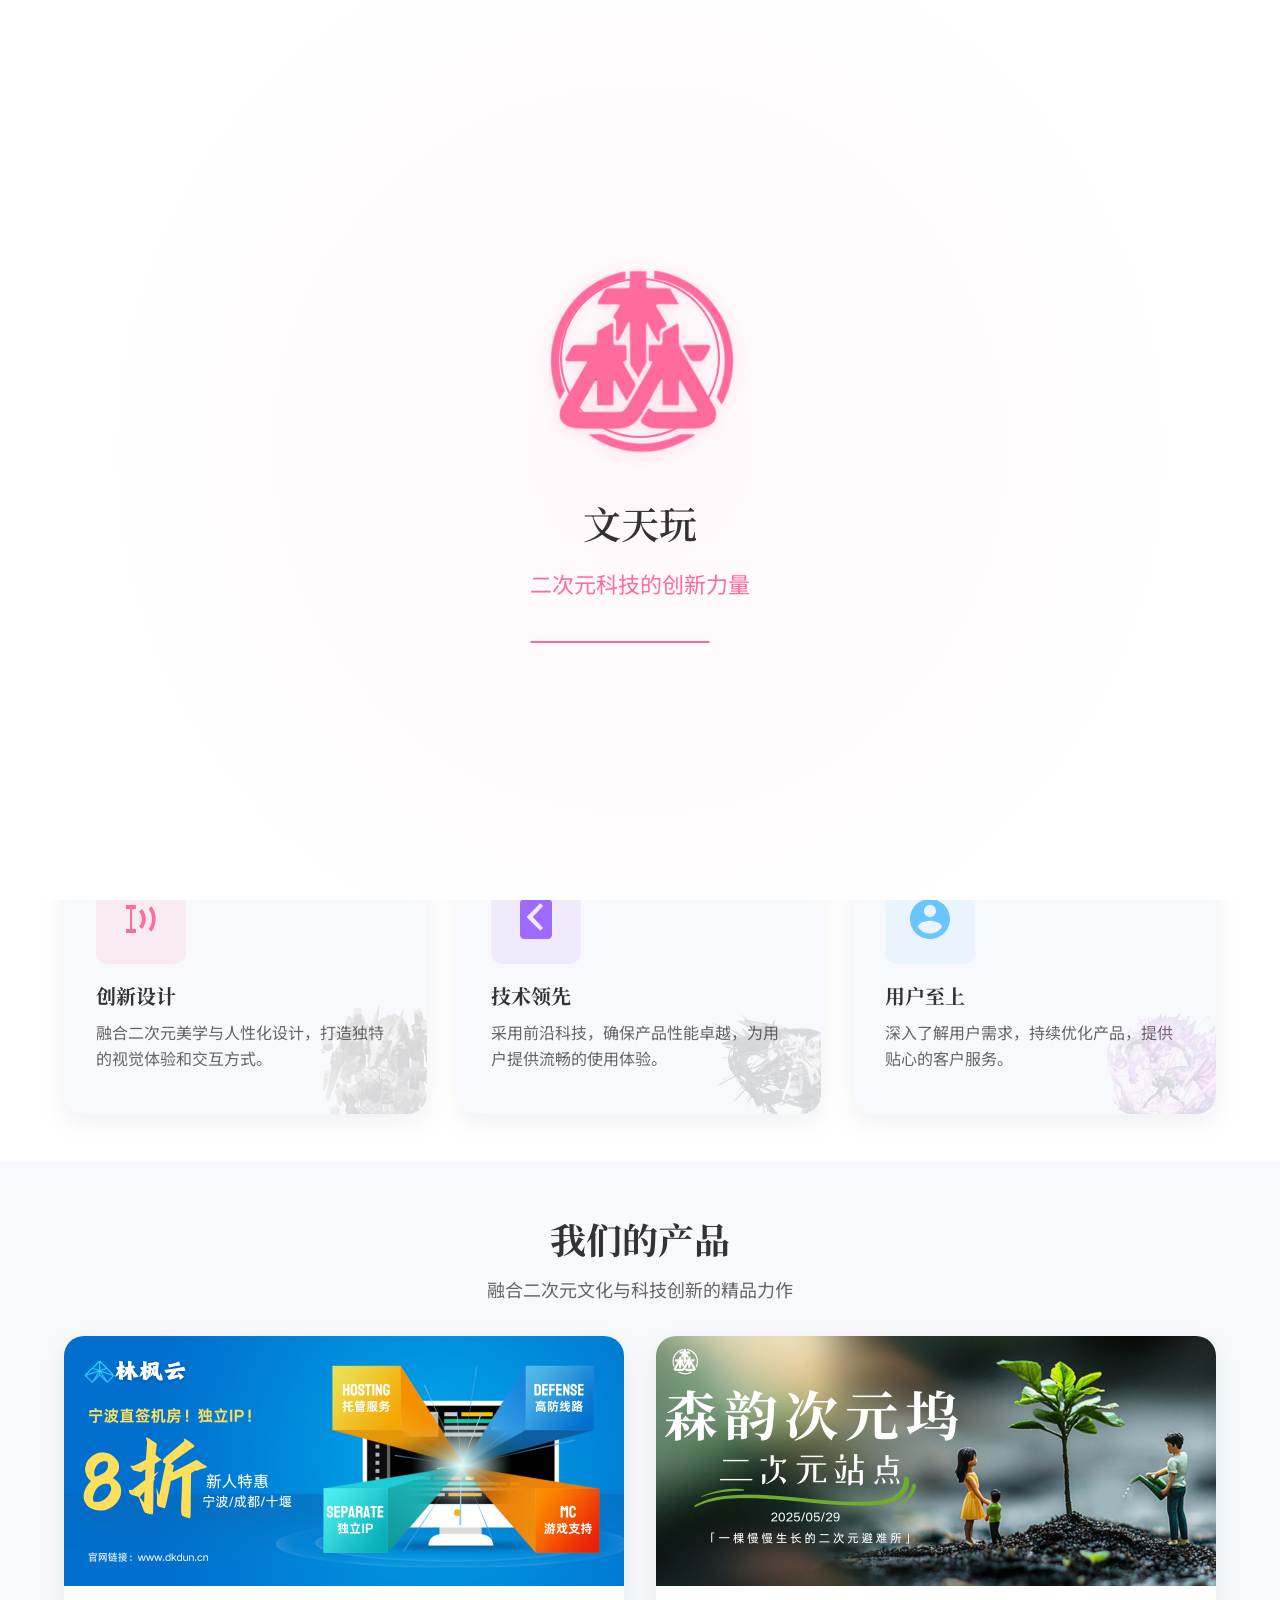
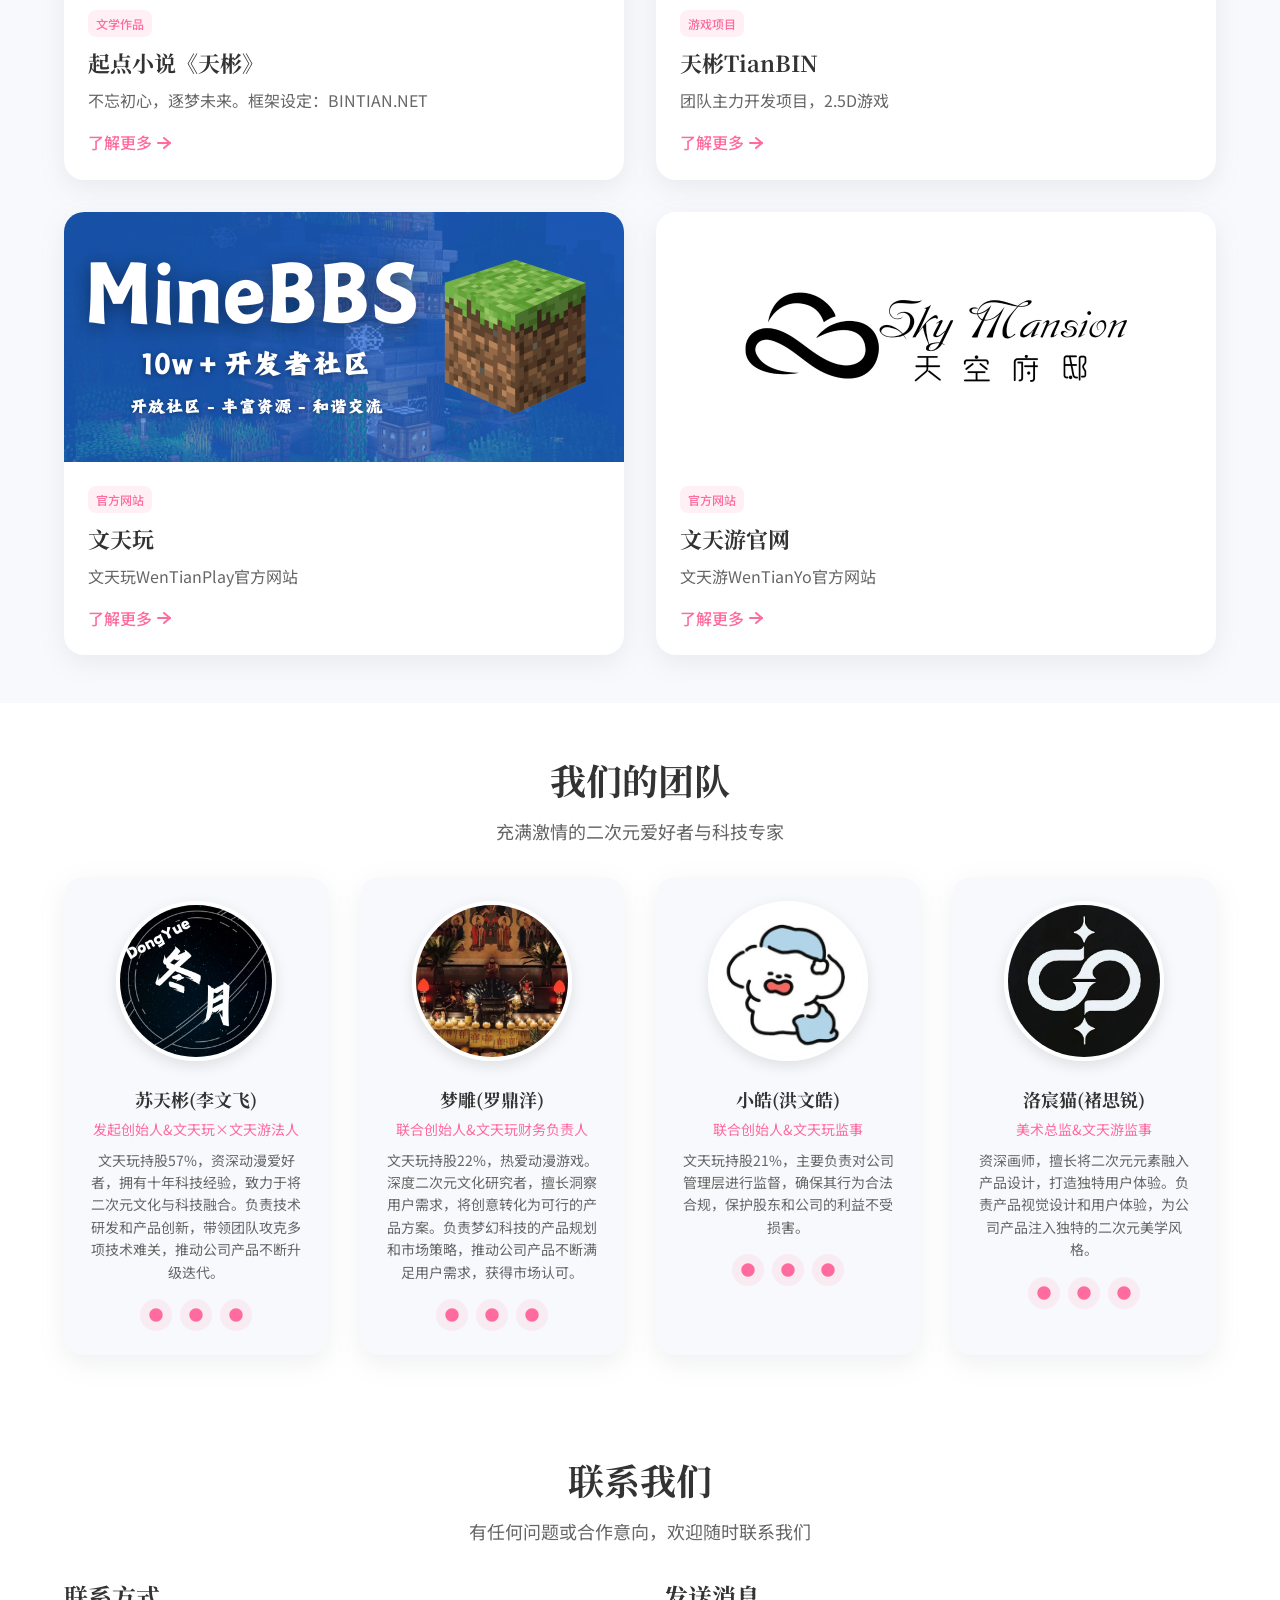
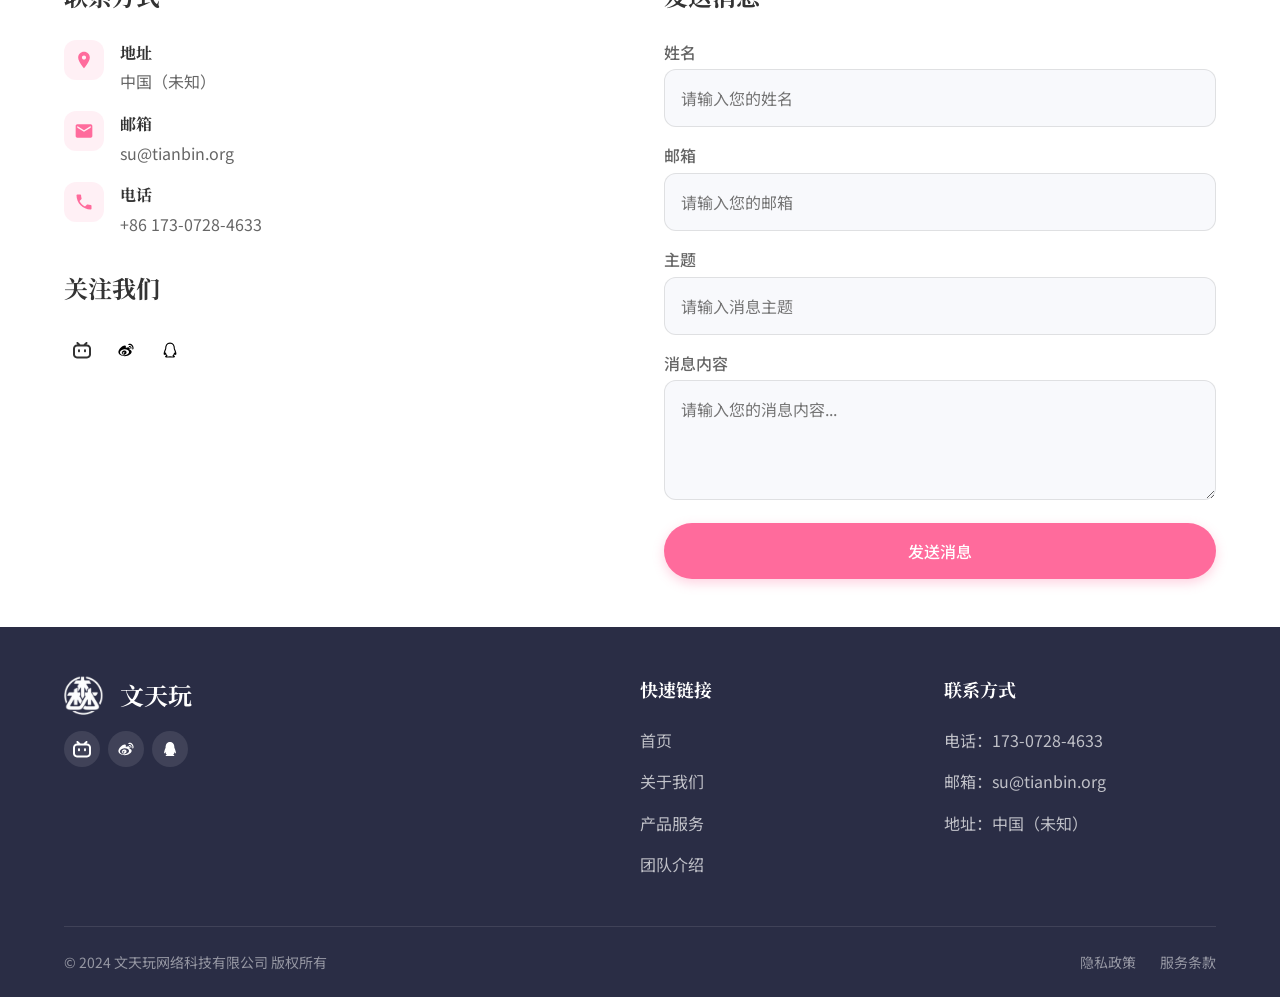
==== commit 48f1b4c1: "Update index.html" ====
--- a/index.html
+++ b/index.html
@@ -246,7 +246,7 @@
                     </div>
                     <div class="team-content">
                         <h3 class="team-name">苏天彬(李文飞)</h3>
-                        <div class="team-role">创始人&文天玩×文天游法人</div>
+                        <div class="team-role">发起创始人&文天玩×文天游法人</div>
                         <p class="team-description">文天玩持股57%，资深动漫爱好者，拥有十年科技经验，致力于将二次元文化与科技融合。负责技术研发和产品创新，带领团队攻克多项技术难关，推动公司产品不断升级迭代。</p>
                         <div class="team-social">
                             <a class="social-icon">
@@ -274,7 +274,7 @@
                     </div>
                     <div class="team-content">
                         <h3 class="team-name">梦雕(罗鼎洋)</h3>
-                        <div class="team-role">合伙人&文天玩财务负责人</div>
+                        <div class="team-role">联合创始人&文天玩财务负责人</div>
                         <p class="team-description">文天玩持股22%，热爱动漫游戏。深度二次元文化研究者，擅长洞察用户需求，将创意转化为可行的产品方案。负责梦幻科技的产品规划和市场策略，推动公司产品不断满足用户需求，获得市场认可。</p>
                         <div class="team-social">
                             <a class="social-icon">
@@ -302,7 +302,7 @@
                     </div>
                     <div class="team-content">
                         <h3 class="team-name">小皓(洪文皓)</h3>
-                        <div class="team-role">合伙人&文天玩×文天游监事</div>
+                        <div class="team-role">联合创始人&文天玩监事</div>
                         <p class="team-description">文天玩持股21%，主要负责对公司管理层进行监督，确保其行为合法合规，保护股东和公司的利益不受损害。</p>
                         <div class="team-social">
                             <a class="social-icon">
@@ -330,8 +330,8 @@
                     </div>
                     <div class="team-content">
                         <h3 class="team-name">洛宸猫(褚思锐)</h3>
-                        <div class="team-role">美术总监&文天游合伙人</div>
-                        <p class="team-description">文天游持股4%，资深画师，擅长将二次元元素融入产品设计，打造独特用户体验。负责产品视觉设计和用户体验，为公司产品注入独特的二次元美学风格。</p>
+                        <div class="team-role">美术总监&文天游监事</div>
+                        <p class="team-description">资深画师，擅长将二次元元素融入产品设计，打造独特用户体验。负责产品视觉设计和用户体验，为公司产品注入独特的二次元美学风格。</p>
                         <div class="team-social">
                             <a class="social-icon">
                 <svg viewBox="0 0 24 24" fill="currentColor">
